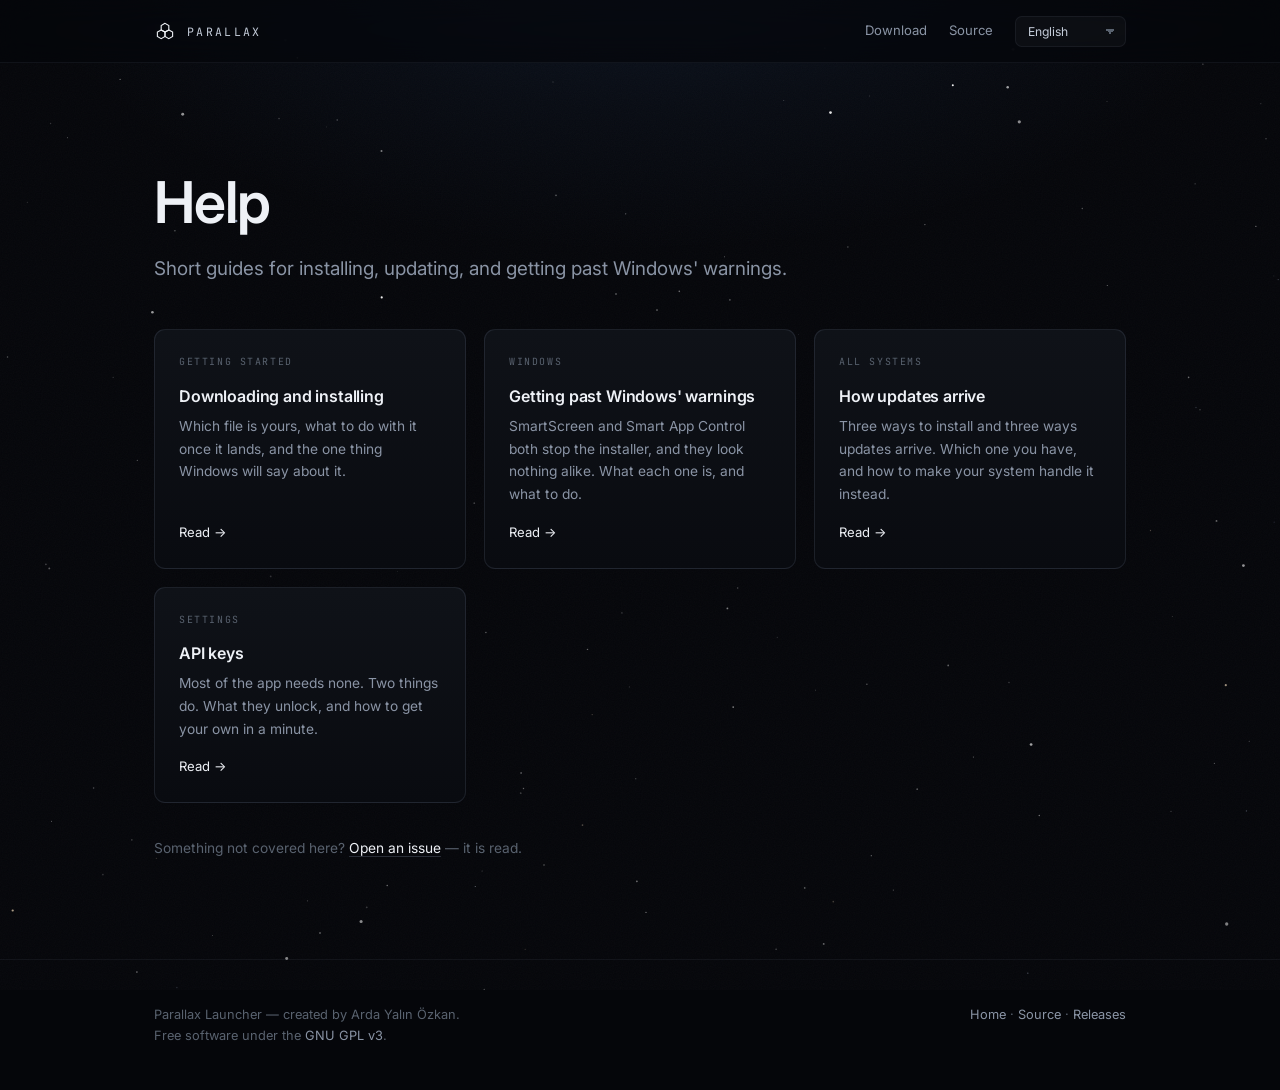
==== index.html @ d44acc1d "Give iOS the icon it was asking for Same as the main site: a 180×180 apple-touch-icon on the site's " ====
<!doctype html>
<html lang="en">

<head>
    <meta charset="utf-8">
    <meta name="viewport" content="width=device-width, initial-scale=1">
    <title>Help — Parallax Launcher</title>
    <meta name="description" content="Guides for Parallax Launcher: installing, updating, and getting past Windows' warnings.">
    <meta name="theme-color" content="#05060A">
    <link rel="icon" href="favicon.svg" type="image/svg+xml">
    <link rel="alternate icon" href="favicon.ico" sizes="any">
    <link rel="apple-touch-icon" href="apple-touch-icon.png" sizes="180x180">
    <link rel="preconnect" href="https://fonts.googleapis.com">
    <link rel="preconnect" href="https://fonts.gstatic.com" crossorigin>
    <link rel="stylesheet"
        href="https://fonts.googleapis.com/css2?family=Inter:wght@400;500;600&family=JetBrains+Mono:wght@400;500&display=swap">
    <link rel="stylesheet" href="style.css">
</head>

<body>
    <div class="sky" aria-hidden="true">
        <div class="sky__layer sky__haze"></div>
        <div class="sky__layer" id="skyFar"></div>
        <div class="sky__layer" id="skyNear"></div>
        <div class="sky__grain" id="skyGrain"></div>
    </div>

    <div class="page">
        <header class="top">
            <div class="wrap top__in">
                <a class="brand" href="https://parallaxlauncher.com/">
                    <svg viewBox="0 0 100 100" fill="none" aria-hidden="true">
                        <path d="M50.00 15.00 L32.68 25.00 L32.68 45.00 L50.00 55.00 L67.32 45.00 L67.32 25.00 Z" stroke="#EEF1F6" stroke-width="5" />
                        <path d="M32.68 45.00 L15.36 55.00 L15.36 75.00 L32.68 85.00 L50.00 75.00 L50.00 55.00 Z" stroke="#EEF1F6" stroke-width="5" />
                        <path d="M67.32 45.00 L50.00 55.00 L50.00 75.00 L67.32 85.00 L84.64 75.00 L84.64 55.00 Z" stroke="#EEF1F6" stroke-width="5" />
                    </svg>
                    <span>Parallax</span>
                </a>
                <nav class="top__links">
                    <a href="https://parallaxlauncher.com/#get" data-i18n="NAV_DOWNLOAD">Download</a>
                    <a href="https://github.com/ArdaYalinOzkan/parallax-launcher" data-i18n="NAV_SOURCE">Source</a>
                    <span class="langpick__slot" data-lang-mount></span>
                </nav>
            </div>
        </header>

        <main>
            <section class="hero wrap" style="padding-block-end: clamp(30px, 5vh, 54px);">
                <h1 class="rise rise--2" style="max-width: 15ch;" data-i18n="IDX_H1">Installing, and what to expect.</h1>
                <p class="lede rise rise--3" style="max-width: 56ch;" data-i18n="IDX_LEDE">
                    Short guides for the parts that are not obvious — mostly because an
                    operating system decided to be careful about a program it has not seen
                    before.
                </p>
            </section>

            <section class="wrap" style="padding-block-start: 0;">
                <div class="guides">
                    <a class="guide" href="install.html">
                        <span class="guide__for" data-i18n="IDX_G1_FOR">Getting started</span>
                        <h3 data-i18n="IDX_G1_H">Downloading and installing</h3>
                        <p data-i18n="IDX_G1_P">Which file is yours, what to do with it once it lands, and the one
                            thing Windows will say about it.</p>
                        <span class="guide__go" data-i18n="READ">Read →</span>
                    </a>

                    <a class="guide" href="windows.html">
                        <span class="guide__for" data-i18n="IDX_G2_FOR">Windows</span>
                        <h3 data-i18n="IDX_G2_H">Getting past Windows' warnings</h3>
                        <p data-i18n="IDX_G2_P">SmartScreen and Smart App Control both stop the installer, and they
                            look nothing alike. What each one is, and what to do.</p>
                        <span class="guide__go" data-i18n="READ">Read →</span>
                    </a>

                    <a class="guide" href="updating.html">
                        <span class="guide__for" data-i18n="IDX_G3_FOR">All systems</span>
                        <h3 data-i18n="IDX_G3_H">How updates reach you</h3>
                        <p data-i18n="IDX_G3_P">Three ways to install and three ways updates arrive. Which one you
                            have, and how to make your system handle it instead.</p>
                        <span class="guide__go" data-i18n="READ">Read →</span>
                    </a>

                    <a class="guide" href="keys.html">
                        <span class="guide__for" data-i18n="IDX_G4_FOR">Settings</span>
                        <h3 data-i18n="IDX_G4_H">API keys, and when you need one</h3>
                        <p data-i18n="IDX_G4_P">Most of the app needs none. Two things do. What they unlock, and how
                            to get your own in a minute.</p>
                        <span class="guide__go" data-i18n="READ">Read →</span>
                    </a>
                </div>

                <p style="margin-top: 34px; font-size: .86rem; color: var(--star-faint);"
                    data-i18n="IDX_ASK_html">
                    Something not covered here?
                    <a href="https://github.com/ArdaYalinOzkan/parallax-launcher/issues">Open an issue</a>
                    — it is read.
                </p>
            </section>
        </main>

        <footer class="foot">
            <div class="wrap foot__in">
                <div data-i18n="FOOT_BY_html">
                    Parallax Launcher — created by Arda Yalın Özkan.<br>
                    Free software under the
                    <a href="https://github.com/ArdaYalinOzkan/parallax-launcher/blob/main/LICENSE">GNU GPL v3</a>.
                </div>
                <div>
                    <a href="https://parallaxlauncher.com/" data-i18n="FOOT_HOME">Home</a> ·
                    <a href="https://github.com/ArdaYalinOzkan/parallax-launcher" data-i18n="FOOT_SOURCE">Source</a> ·
                    <a href="https://github.com/ArdaYalinOzkan/parallax-launcher/releases" data-i18n="FOOT_RELEASES">Releases</a>
                </div>
            </div>
        </footer>
    </div>

    <script src="i18n.js"></script>
    <script src="site.js"></script>
</body>

</html>
---- style.css ----
/* ==============================================================
   Parallax Launcher — the page
   ==============================================================
   The palette, the type and the depth all come from the app's own
   stylesheet. A landing page that invents its own look teaches the
   visitor something they then have to unlearn on first launch, so
   this one is the application's world with the walls taken down.
   ============================================================== */

:root {
    /* Ink, from the app's theme.css */
    --ink-void: #05060A;
    --ink-base: #090B10;
    --ink-raise: #0F1218;
    --ink-lift: #161A22;
    --ink-edge: #212734;

    /* Starlight, likewise. The neutrals lean cold-blue rather than
       grey — a real night sky has no grey in it. */
    --star-hi: #EEF1F6;
    --star: #C4CCD9;
    --star-dim: #8A94A5;
    --star-faint: #59626F;

    --line-faint: rgba(198, 214, 255, 0.06);
    --line: rgba(198, 214, 255, 0.10);
    --line-strong: rgba(198, 214, 255, 0.18);

    /* One accent, spent carefully. */
    --ambient: 60, 110, 180;

    --font-ui: 'Inter', -apple-system, 'Segoe UI', system-ui, sans-serif;
    --font-mono: 'JetBrains Mono', 'SF Mono', ui-monospace, monospace;

    --r-sm: 7px;
    --r-md: 11px;
    --r-lg: 16px;

    --t-fast: 0.16s cubic-bezier(0.3, 0, 0.2, 1);
    --t-main: 0.36s cubic-bezier(0.2, 0, 0.1, 1);

    --measure: 62ch;
    --gutter: clamp(20px, 5vw, 64px);
}

*, *::before, *::after { box-sizing: border-box; }

html { -webkit-text-size-adjust: 100%; scroll-behavior: smooth; }

@media (prefers-reduced-motion: reduce) {
    html { scroll-behavior: auto; }
    *, *::before, *::after {
        animation-duration: .01ms !important;
        transition-duration: .01ms !important;
    }
}

body {
    margin: 0;
    background: var(--ink-void);
    color: var(--star);
    font-family: var(--font-ui);
    font-size: 16px;
    line-height: 1.65;
    font-weight: 400;
    -webkit-font-smoothing: antialiased;
    overflow-x: hidden;
}

/* ---- the sky ------------------------------------------------
   Three layers at three depths. They move against the pointer,
   the near one further than the far one, which is what parallax
   looks like from a moving viewpoint — and the reason the program
   is called what it is.
   -------------------------------------------------------------- */
.sky {
    position: fixed;
    inset: -10%;
    z-index: 0;
    pointer-events: none;
}

.sky__layer {
    position: absolute;
    inset: 0;
    will-change: transform;
}

.sky__haze {
    background:
        radial-gradient(58% 44% at 50% 0%,
            rgba(var(--ambient), .16) 0%,
            rgba(var(--ambient), .05) 42%,
            transparent 72%);
}

.sky__grain {
    position: absolute;
    inset: 0;
    opacity: .035;
    mix-blend-mode: overlay;
}

/* ---- shell ---------------------------------------------------- */
.page { position: relative; z-index: 1; }

.wrap {
    width: 100%;
    max-width: 1100px;
    margin-inline: auto;
    padding-inline: var(--gutter);
}

section { padding-block: clamp(64px, 11vh, 128px); }

/* ---- type ----------------------------------------------------- */
h1, h2, h3 {
    color: var(--star-hi);
    font-weight: 600;
    letter-spacing: -0.02em;
    text-wrap: balance;
    margin: 0;
}

h2 {
    font-size: clamp(1.5rem, 3.4vw, 2.1rem);
    margin-bottom: 14px;
}

h3 {
    font-size: 1rem;
    letter-spacing: -0.01em;
    margin-bottom: 6px;
}

p { margin: 0 0 1em; max-width: var(--measure); }
p:last-child { margin-bottom: 0; }

a { color: var(--star-hi); text-decoration-color: var(--line-strong); text-underline-offset: 3px; }
a:hover { text-decoration-color: currentColor; }

:focus-visible {
    outline: 2px solid rgba(var(--ambient), .9);
    outline-offset: 3px;
    border-radius: 3px;
}

/* Every label, every measurement, every version number. The two
   faces never blur roles, which is what makes the mono mean
   something when it appears. */
.label {
    display: block;
    font-family: var(--font-mono);
    font-size: 0.66rem;
    font-weight: 500;
    letter-spacing: 0.22em;
    text-transform: uppercase;
    color: var(--star-faint);
    margin-bottom: 18px;
}

.lede {
    font-size: clamp(1.02rem, 1.9vw, 1.18rem);
    color: var(--star-dim);
}

/* ---- header --------------------------------------------------- */
.top {
    position: sticky;
    top: 0;
    z-index: 20;
    backdrop-filter: blur(14px) saturate(1.3);
    background: color-mix(in srgb, var(--ink-void) 72%, transparent);
    border-bottom: 1px solid var(--line-faint);
}

.top__in {
    display: flex;
    align-items: center;
    justify-content: space-between;
    gap: 20px;
    height: 62px;
}

.brand { display: flex; align-items: center; gap: 11px; text-decoration: none; }
.brand svg { width: 22px; height: 22px; flex: none; }
.brand span {
    font-family: var(--font-mono);
    font-size: 0.72rem;
    letter-spacing: 0.2em;
    text-transform: uppercase;
    color: var(--star);
}

.top__links { display: flex; align-items: center; gap: 22px; }
.top__links a {
    font-size: 0.82rem;
    color: var(--star-dim);
    text-decoration: none;
    transition: color var(--t-fast);
}
.top__links a:hover { color: var(--star-hi); }
@media (max-width: 560px) { .top__links a[data-optional] { display: none; } }

/* ---- hero ----------------------------------------------------- */
.hero { padding-block: clamp(56px, 12vh, 116px) clamp(40px, 8vh, 80px); }

.hero__mark { width: 54px; height: 54px; margin-bottom: 26px; }

.hero h1 {
    font-size: clamp(2.1rem, 6.2vw, 3.6rem);
    line-height: 1.08;
    max-width: 17ch;
    margin-bottom: 20px;
}

.hero .lede { max-width: 54ch; }

.hero__actions {
    display: flex;
    flex-wrap: wrap;
    align-items: center;
    gap: 12px;
    margin-top: 34px;
}

/* ---- buttons -------------------------------------------------- */
.btn {
    display: inline-flex;
    align-items: center;
    gap: 10px;
    padding: 13px 22px;
    border-radius: var(--r-md);
    border: 1px solid transparent;
    font: 500 0.88rem/1 var(--font-ui);
    text-decoration: none;
    cursor: pointer;
    transition: transform var(--t-fast), background var(--t-fast), border-color var(--t-fast);
}

.btn--primary {
    background: var(--star-hi);
    color: var(--ink-void);
}
.btn--primary:hover { transform: translateY(-2px); background: #fff; }

.btn--ghost {
    background: transparent;
    border-color: var(--line-strong);
    color: var(--star);
}
.btn--ghost:hover { transform: translateY(-2px); border-color: var(--star-dim); color: var(--star-hi); }

.btn__meta {
    font-family: var(--font-mono);
    font-size: 0.72rem;
    opacity: .62;
    font-variant-numeric: tabular-nums;
}

.hero__note {
    margin-top: 16px;
    font-size: 0.78rem;
    color: var(--star-faint);
}

/* ---- the shot ------------------------------------------------- */
.shot {
    position: relative;
    margin-top: clamp(40px, 7vh, 76px);
    border-radius: var(--r-lg);
    border: 1px solid var(--line);
    background: var(--ink-base);
    overflow: hidden;
    box-shadow: 0 40px 100px -30px rgba(0, 0, 0, .9);
}

.shot img { display: block; width: 100%; height: auto; }

.shot__bar {
    display: flex;
    align-items: center;
    gap: 7px;
    padding: 11px 14px;
    border-bottom: 1px solid var(--line-faint);
    background: var(--ink-lift);
}
.shot__dot { width: 9px; height: 9px; border-radius: 50%; background: var(--ink-edge); }

/* A slot waiting for a screenshot. It is drawn rather than left
   broken, so the page reads as finished either way and the shape of
   what belongs there is already correct. */
.shot--empty {
    display: grid;
    place-items: center;
    aspect-ratio: 16 / 10;
    background:
        repeating-linear-gradient(135deg,
            transparent 0 11px,
            rgba(198, 214, 255, .022) 11px 22px),
        var(--ink-base);
    color: var(--star-faint);
    text-align: center;
    padding: 24px;
}

.shot--empty span {
    font-family: var(--font-mono);
    font-size: 0.7rem;
    letter-spacing: .1em;
    max-width: 30ch;
    line-height: 1.7;
}

.pair {
    display: grid;
    grid-template-columns: repeat(auto-fit, minmax(min(320px, 100%), 1fr));
    gap: 18px;
    margin-top: 32px;
}

.pair .shot { margin-top: 0; }

/* ---- feature grid --------------------------------------------- */
.grid {
    display: grid;
    grid-template-columns: repeat(auto-fit, minmax(min(268px, 100%), 1fr));
    gap: 1px;
    background: var(--line-faint);
    border: 1px solid var(--line-faint);
    border-radius: var(--r-md);
    overflow: hidden;
}

.cell {
    background: var(--ink-base);
    padding: 26px 24px;
}

.cell p {
    margin: 0;
    font-size: 0.88rem;
    color: var(--star-dim);
}

.cell__num {
    font-family: var(--font-mono);
    font-size: 0.66rem;
    letter-spacing: .14em;
    color: var(--star-faint);
    display: block;
    margin-bottom: 12px;
}

/* ---- two-up table --------------------------------------------- */
.files {
    display: grid;
    grid-template-columns: repeat(auto-fit, minmax(min(300px, 100%), 1fr));
    gap: 18px;
    margin-top: 30px;
}

/* The three cards hold different amounts of text, and with the button
   simply following the paragraph each one landed at a different height
   — three buttons on three lines, in a row meant to be scanned across.
   A column with the button pushed to the bottom lines them up whatever
   is written above. */
.file {
    display: flex;
    flex-direction: column;
    border: 1px solid var(--line);
    border-radius: var(--r-md);
    padding: 24px;
    background: linear-gradient(180deg, var(--ink-raise), var(--ink-base));
}

.file__name {
    font-family: var(--font-mono);
    font-size: 0.92rem;
    color: var(--star-hi);
    margin-bottom: 4px;
}

.file__for {
    font-family: var(--font-mono);
    font-size: 0.66rem;
    letter-spacing: .16em;
    text-transform: uppercase;
    color: var(--star-faint);
    margin-bottom: 16px;
}

.file p { font-size: 0.86rem; color: var(--star-dim); }

.file .btn {
    margin-top: auto;
    padding-top: 13px;
    width: 100%;
    justify-content: center;
}

/* The gap above the button, held here so `margin-top: auto` above is
   free to do the aligning. */
.file p { margin-bottom: 18px; }

/* A chip for the one thing that actually distinguishes the two. */
.chip {
    display: inline-block;
    margin-left: 8px;
    padding: 2px 7px;
    border: 1px solid rgba(var(--ambient), .5);
    border-radius: 3px;
    font-family: var(--font-mono);
    font-size: 0.56rem;
    letter-spacing: .12em;
    text-transform: uppercase;
    color: rgba(var(--ambient), 1);
    vertical-align: 2px;
}

/* ---- the repository block -------------------------------------
   Commands somebody is going to paste into a root shell. They are
   shown in full rather than wrapped in a one-line installer: adding
   a signing key and a package source is exactly the kind of thing a
   person should be able to read first.
   ---------------------------------------------------------------- */
.repo {
    margin-top: 30px;
    padding: 24px;
    border: 1px solid var(--line);
    border-radius: var(--r-md);
    background: var(--ink-base);
}

.repo__head {
    display: flex;
    align-items: center;
    justify-content: space-between;
    gap: 16px;
    margin-bottom: 10px;
}

.copy {
    flex: none;
    padding: 6px 13px;
    border-radius: var(--r-sm);
    border: 1px solid var(--line-strong);
    background: transparent;
    color: var(--star-dim);
    font: 500 0.74rem/1 var(--font-ui);
    cursor: pointer;
    transition: color var(--t-fast), border-color var(--t-fast);
}

.copy:hover { color: var(--star-hi); border-color: var(--star-dim); }
.copy.is-done { color: var(--star-hi); border-color: rgba(var(--ambient), .8); }

.repo pre {
    margin: 0;
    padding: 18px;
    border-radius: var(--r-sm);
    background: var(--ink-void);
    border: 1px solid var(--line-faint);
    overflow-x: auto;
    font-family: var(--font-mono);
    font-size: 0.76rem;
    line-height: 1.85;
    color: var(--star);
    tab-size: 2;
}

.repo code { font-family: inherit; }

/* ---- languages ------------------------------------------------ */
.langs {
    display: flex;
    flex-wrap: wrap;
    gap: 10px;
    margin-top: 4px;
}

.lang {
    padding: 7px 13px;
    border: 1px solid var(--line-faint);
    border-radius: 100px;
    background: var(--ink-base);
    font-size: 0.82rem;
    color: var(--star-dim);
}

/* ---- footer --------------------------------------------------- */
.foot {
    border-top: 1px solid var(--line-faint);
    padding-block: 44px;
    font-size: 0.8rem;
    color: var(--star-faint);
}

.foot__in {
    display: flex;
    flex-wrap: wrap;
    gap: 18px 32px;
    justify-content: space-between;
    align-items: baseline;
}

.foot a { color: var(--star-dim); text-decoration: none; }
.foot a:hover { color: var(--star-hi); text-decoration: underline; }

/* ---- entrance -------------------------------------------------
   One short sequence on load, and nothing after it. Movement that
   keeps happening while you read is movement you end up fighting.
   ---------------------------------------------------------------- */
@keyframes rise {
    from { opacity: 0; transform: translateY(14px); }
    to   { opacity: 1; transform: none; }
}

.rise { animation: rise .7s cubic-bezier(.2, 0, .1, 1) both; }
.rise--1 { animation-delay: .05s; }
.rise--2 { animation-delay: .13s; }
.rise--3 { animation-delay: .21s; }
.rise--4 { animation-delay: .29s; }


/* --- Windows help page -----------------------------------------
   Steps that pair an instruction with the picture of the thing
   being described. Text left, screenshot right, so the eye can
   check the screen against the sentence without scrolling between
   them; stacked below the breakpoint where that stops fitting.
   ---------------------------------------------------------------- */
.steps {
    list-style: none;
    margin: 32px 0 0;
    padding: 0;
    display: grid;
    gap: 26px;
}

.step {
    display: grid;
    grid-template-columns: minmax(240px, 0.85fr) 1.15fr;
    gap: 28px;
    align-items: start;
    padding-top: 26px;
    border-top: 1px solid var(--line-faint);
}

.step:first-child { border-top: 0; padding-top: 0; }

@media (max-width: 720px) {
    .step { grid-template-columns: 1fr; gap: 18px; }
}

.step__body p {
    font-size: 0.88rem;
    color: var(--star-dim);
    margin-bottom: 0;
}

.step__body em {
    font-style: normal;
    color: var(--star-hi);
    font-weight: 500;
}

/* The number is a position in a sequence, which these genuinely are
   — do this, then this. It earns the marker. */
.step__n {
    display: inline-block;
    font-family: var(--font-mono);
    font-size: 0.66rem;
    letter-spacing: .14em;
    color: var(--star-faint);
    margin-bottom: 10px;
}

.step .shot { margin-top: 0; }

/* Two asides with different weights: one explains, one is a caution
   somebody needs to have read before acting. The second earns its
   colour; the first would be shouting. */
.note,
.warn {
    padding: 22px 24px;
    border-radius: var(--r-md);
    border: 1px solid var(--line);
    background: var(--ink-base);
}

.warn {
    border-color: rgba(224, 162, 71, .38);
    background: linear-gradient(180deg, rgba(224, 162, 71, .05), transparent 60%), var(--ink-base);
}

.warn h3 { color: #E0A247; }
.warn p { color: var(--star); }

/* A button waiting on a download it cannot see. Dimmed rather than
   coloured — nothing has gone wrong, it is only that the browser has
   not said anything yet. */
.btn--retry {
    opacity: .82;
}


/* --- The Windows heads-up --------------------------------------
   Sits directly under the download buttons. Amber rather than red:
   this is the next thing that will happen, not something that has
   gone wrong — and the whole block is the link, so there is no
   small target to find.
   ---------------------------------------------------------------- */
.heads-up {
    display: flex;
    gap: 18px;
    align-items: flex-start;
    margin-top: 22px;
    padding: 22px 24px;
    border: 1px solid rgba(224, 162, 71, .34);
    border-radius: var(--r-md);
    background: linear-gradient(180deg, rgba(224, 162, 71, .055), transparent 62%), var(--ink-base);
    text-decoration: none;
    transition: border-color var(--t-fast), transform var(--t-fast);
}

.heads-up:hover {
    border-color: rgba(224, 162, 71, .6);
    transform: translateY(-2px);
}

.heads-up__icon {
    flex: none;
    width: 30px;
    height: 30px;
    color: #E0A247;
    margin-top: 1px;
}

.heads-up__icon svg { width: 100%; height: 100%; }

/* The heading carries the point by itself — somebody who reads only
   this line has still been told the useful thing. */
.heads-up h3 {
    color: var(--star-hi);
    font-size: 1rem;
    margin-bottom: 8px;
}

.heads-up p {
    font-size: 0.86rem;
    color: var(--star-dim);
    margin-bottom: 12px;
    max-width: 68ch;
}

.heads-up__go {
    font-size: 0.82rem;
    color: #E0A247;
}

@media (max-width: 560px) {
    .heads-up { flex-direction: column; gap: 12px; }
}


/* --- Guide index -----------------------------------------------
   Cards that are entirely a link, so the whole area is the target
   rather than four words of it.
   ---------------------------------------------------------------- */
.guides {
    display: grid;
    grid-template-columns: repeat(auto-fit, minmax(min(290px, 100%), 1fr));
    gap: 18px;
}

.guide {
    display: flex;
    flex-direction: column;
    padding: 24px;
    border: 1px solid var(--line);
    border-radius: var(--r-md);
    background: linear-gradient(180deg, var(--ink-raise), var(--ink-base));
    text-decoration: none;
    transition: transform var(--t-fast), border-color var(--t-fast);
}

.guide:hover {
    transform: translateY(-2px);
    border-color: var(--star-faint);
}

.guide__for {
    display: block;
    font-family: var(--font-mono);
    font-size: 0.62rem;
    letter-spacing: .16em;
    text-transform: uppercase;
    color: var(--star-faint);
    margin-bottom: 12px;
}

.guide p {
    font-size: 0.86rem;
    color: var(--star-dim);
    margin-bottom: 16px;
}

.guide__go {
    margin-top: auto;
    font-size: 0.82rem;
    color: var(--star-hi);
}

/* Only one platform's steps are shown at a time. */
.platform-steps.hidden { display: none; }

.platform-steps pre {
    margin: 0;
    padding: 12px 14px;
    border-radius: var(--r-sm);
    background: var(--ink-void);
    border: 1px solid var(--line-faint);
    overflow-x: auto;
    font-family: var(--font-mono);
    font-size: 0.76rem;
    color: var(--star);
}

/* Scrollbars.

   The default one is drawn by the browser in its own colours — a light
   grey trough with arrow buttons, which on a page this dark reads as a
   piece of somebody else's interface that fell in. Firefox takes the two
   properties; everything else takes the pseudo-elements. */
* {
    scrollbar-width: thin;
    scrollbar-color: var(--ink-edge) transparent;
}

::-webkit-scrollbar {
    width: 10px;
    height: 10px;
}

::-webkit-scrollbar-track {
    background: transparent;
}

::-webkit-scrollbar-thumb {
    background: var(--ink-edge);
    border-radius: 99px;
    /* Inset from the edge, so the bar reads as a thin rule rather than a
       block filling its channel. */
    border: 2px solid transparent;
    background-clip: content-box;
}

::-webkit-scrollbar-thumb:hover {
    background: var(--star-faint);
    background-clip: content-box;
}

::-webkit-scrollbar-corner {
    background: transparent;
}

/* The language picker.

   A real <select>, not a menu built out of divs: the browser already
   knows how to open one on a phone, how to reach it from the keyboard,
   and how to read it out. Only its skin is ours — and it is the app's
   skin, down to the two-gradient chevron, so the page and the program
   it describes do not look like they came from different places. */
.langpick__slot { display: inline-flex; }

.langpick {
    appearance: none;
    -webkit-appearance: none;
    background-color: rgba(255, 255, 255, .03);
    border: 1px solid var(--line-faint);
    border-radius: var(--r-sm);
    color: var(--star);
    font-family: var(--font-ui);
    font-size: 0.76rem;
    font-weight: 400;
    letter-spacing: 0;
    padding: 7px 30px 7px 12px;
    text-transform: none;
    cursor: pointer;
    outline: none;

    /* Two gradients folded into an arrowhead — the same one the app
       draws, rather than an image that would have to match it. */
    background-image: linear-gradient(45deg, transparent 50%, var(--star-faint) 50%),
        linear-gradient(135deg, var(--star-faint) 50%, transparent 50%);
    background-position: calc(100% - 15px) center, calc(100% - 10px) center;
    background-size: 5px 5px, 5px 5px;
    background-repeat: no-repeat;
    transition: border-color var(--t-main), background-color var(--t-main), color var(--t-main);
}

.langpick:hover,
.langpick:focus-visible {
    border-color: var(--line-strong);
    color: var(--star-hi);
    background-color: rgba(255, 255, 255, .055);
}

/* The dropdown itself is drawn by the system, which does not inherit the
   page's colours — so the options are given them explicitly. */
.langpick option {
    background: var(--ink-lift);
    color: var(--star);
}

@media (max-width: 640px) {
    .langpick {
        font-size: 0.72rem;
        padding: 6px 26px 6px 9px;
        background-position: calc(100% - 13px) center, calc(100% - 9px) center;
    }
}
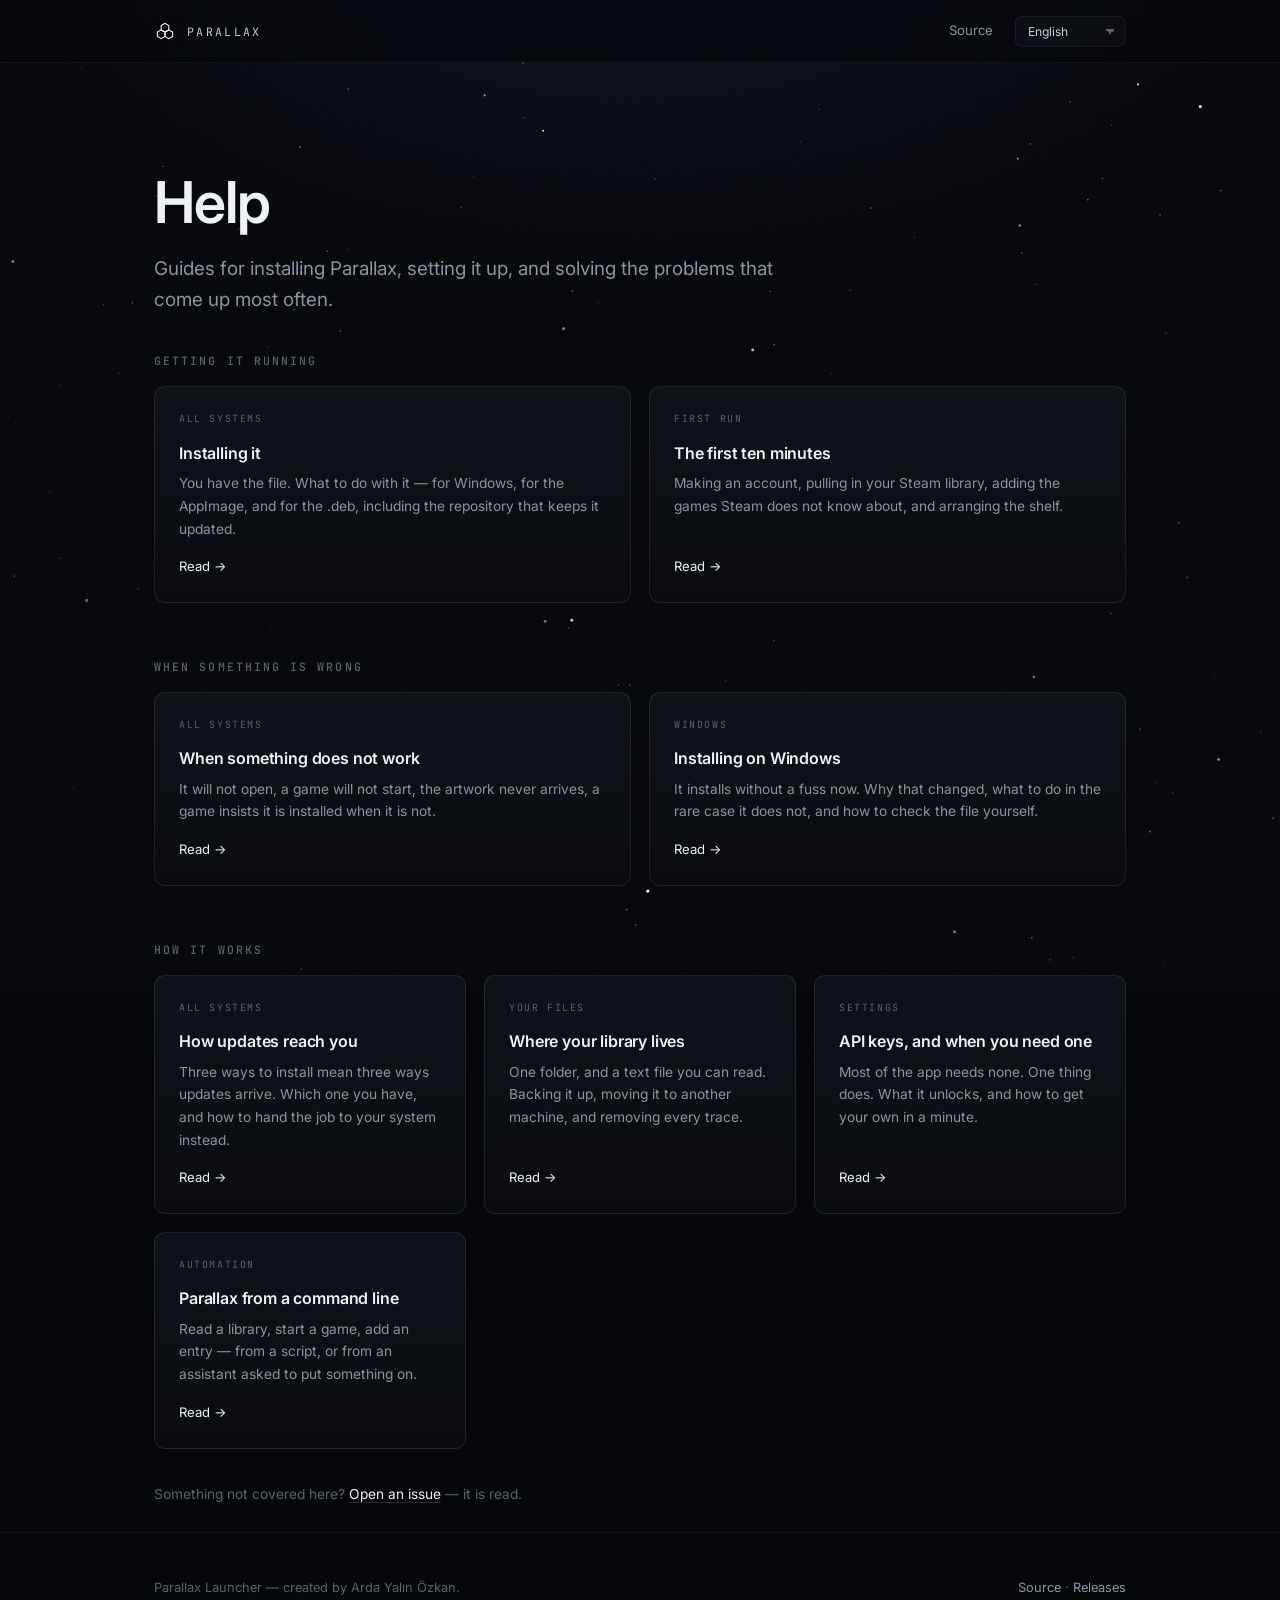
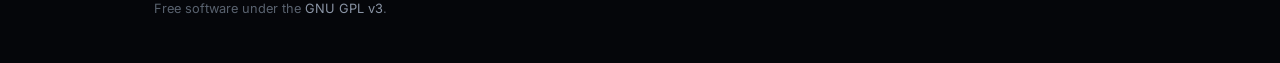
==== commit 72e8b8d2: "Rebuild the guides around the questions people ask Eight guides in three groups, and a way in that d" ====
--- a/index.html
+++ b/index.html
@@ -5,7 +5,7 @@
     <meta charset="utf-8">
     <meta name="viewport" content="width=device-width, initial-scale=1">
     <title>Help — Parallax Launcher</title>
-    <meta name="description" content="Guides for Parallax Launcher: installing, updating, and getting past Windows' warnings.">
+    <meta name="description" content="Guides for Parallax Launcher: installing it, the first run, what to do when something goes wrong, and where your library lives.">
     <meta name="theme-color" content="#05060A">
     <link rel="icon" href="favicon.svg" type="image/svg+xml">
     <link rel="alternate icon" href="favicon.ico" sizes="any">
@@ -28,7 +28,7 @@
     <div class="page">
         <header class="top">
             <div class="wrap top__in">
-                <a class="brand" href="https://parallaxlauncher.com/">
+                <a class="brand" href="index.html">
                     <svg viewBox="0 0 100 100" fill="none" aria-hidden="true">
                         <path d="M50.00 15.00 L32.68 25.00 L32.68 45.00 L50.00 55.00 L67.32 45.00 L67.32 25.00 Z" stroke="#EEF1F6" stroke-width="5" />
                         <path d="M32.68 45.00 L15.36 55.00 L15.36 75.00 L32.68 85.00 L50.00 75.00 L50.00 55.00 Z" stroke="#EEF1F6" stroke-width="5" />
@@ -37,7 +37,6 @@
                     <span>Parallax</span>
                 </a>
                 <nav class="top__links">
-                    <a href="https://parallaxlauncher.com/#get" data-i18n="NAV_DOWNLOAD">Download</a>
                     <a href="https://github.com/ArdaYalinOzkan/parallax-launcher" data-i18n="NAV_SOURCE">Source</a>
                     <span class="langpick__slot" data-lang-mount></span>
                 </nav>
@@ -45,52 +44,93 @@
         </header>
 
         <main>
-            <section class="hero wrap" style="padding-block-end: clamp(30px, 5vh, 54px);">
-                <h1 class="rise rise--2" style="max-width: 15ch;" data-i18n="IDX_H1">Installing, and what to expect.</h1>
+            <section class="hero wrap" style="padding-block-end: clamp(26px, 4vh, 44px);">
+                <h1 class="rise rise--2" style="max-width: 14ch;" data-i18n="IDX_H1">Help</h1>
                 <p class="lede rise rise--3" style="max-width: 56ch;" data-i18n="IDX_LEDE">
-                    Short guides for the parts that are not obvious — mostly because an
-                    operating system decided to be careful about a program it has not seen
-                    before.
+                    Guides for installing Parallax, setting it up, and solving the problems
+                    that come up most often.
                 </p>
             </section>
 
-            <section class="wrap" style="padding-block-start: 0;">
+            <section class="wrap group" style="padding-block-start: 0;">
+                <h2 class="group__h" data-i18n="IDX_S1">Getting it running</h2>
                 <div class="guides">
-                    <a class="guide" href="install.html">
-                        <span class="guide__for" data-i18n="IDX_G1_FOR">Getting started</span>
-                        <h3 data-i18n="IDX_G1_H">Downloading and installing</h3>
-                        <p data-i18n="IDX_G1_P">Which file is yours, what to do with it once it lands, and the one
-                            thing Windows will say about it.</p>
+                    <a class="guide" href="setup.html">
+                        <span class="guide__for" data-i18n="IDX_G_SETUP_FOR">All systems</span>
+                        <h3 data-i18n="IDX_G_SETUP_H">Installing it</h3>
+                        <p data-i18n="IDX_G_SETUP_P">You have the file. What to do with it — for Windows, for the
+                            AppImage, and for the .deb, including the repository that keeps it updated.</p>
+                        <span class="guide__go" data-i18n="READ">Read →</span>
+                    </a>
+
+                    <a class="guide" href="first-run.html">
+                        <span class="guide__for" data-i18n="IDX_G_FIRST_FOR">First run</span>
+                        <h3 data-i18n="IDX_G_FIRST_H">The first ten minutes</h3>
+                        <p data-i18n="IDX_G_FIRST_P">Making an account, pulling in your Steam library, adding the games
+                            Steam does not know about, and arranging the shelf.</p>
+                        <span class="guide__go" data-i18n="READ">Read →</span>
+                    </a>
+                </div>
+            </section>
+
+            <section class="wrap group">
+                <h2 class="group__h" data-i18n="IDX_S2">When something is wrong</h2>
+                <div class="guides">
+                    <a class="guide" href="trouble.html">
+                        <span class="guide__for" data-i18n="IDX_G_TROUBLE_FOR">All systems</span>
+                        <h3 data-i18n="IDX_G_TROUBLE_H">When something does not work</h3>
+                        <p data-i18n="IDX_G_TROUBLE_P">It will not open, a game will not start, the artwork never
+                            arrives, a game insists it is installed when it is not.</p>
                         <span class="guide__go" data-i18n="READ">Read →</span>
                     </a>
 
                     <a class="guide" href="windows.html">
-                        <span class="guide__for" data-i18n="IDX_G2_FOR">Windows</span>
-                        <h3 data-i18n="IDX_G2_H">Getting past Windows' warnings</h3>
-                        <p data-i18n="IDX_G2_P">SmartScreen and Smart App Control both stop the installer, and they
-                            look nothing alike. What each one is, and what to do.</p>
+                        <span class="guide__for" data-i18n="IDX_G_WIN_FOR">Windows</span>
+                        <h3 data-i18n="IDX_G_WIN_H">Installing on Windows</h3>
+                        <p data-i18n="IDX_G_WIN_P">It installs without a fuss now. Why that changed, what to do in
+                            the rare case it does not, and how to check the file yourself.</p>
+                        <span class="guide__go" data-i18n="READ">Read →</span>
+                    </a>
+                </div>
+            </section>
+
+            <section class="wrap group">
+                <h2 class="group__h" data-i18n="IDX_S3">How it works</h2>
+                <div class="guides">
+                    <a class="guide" href="updating.html">
+                        <span class="guide__for" data-i18n="IDX_G_UPD_FOR">All systems</span>
+                        <h3 data-i18n="IDX_G_UPD_H">How updates reach you</h3>
+                        <p data-i18n="IDX_G_UPD_P">Three ways to install mean three ways updates arrive. Which one you
+                            have, and how to hand the job to your system instead.</p>
                         <span class="guide__go" data-i18n="READ">Read →</span>
                     </a>
 
-                    <a class="guide" href="updating.html">
-                        <span class="guide__for" data-i18n="IDX_G3_FOR">All systems</span>
-                        <h3 data-i18n="IDX_G3_H">How updates reach you</h3>
-                        <p data-i18n="IDX_G3_P">Three ways to install and three ways updates arrive. Which one you
-                            have, and how to make your system handle it instead.</p>
+                    <a class="guide" href="data.html">
+                        <span class="guide__for" data-i18n="IDX_G_DATA_FOR">Your files</span>
+                        <h3 data-i18n="IDX_G_DATA_H">Where your library lives</h3>
+                        <p data-i18n="IDX_G_DATA_P">One folder, and a text file you can read. Backing it up, moving it
+                            to another machine, and removing every trace.</p>
                         <span class="guide__go" data-i18n="READ">Read →</span>
                     </a>
 
                     <a class="guide" href="keys.html">
-                        <span class="guide__for" data-i18n="IDX_G4_FOR">Settings</span>
-                        <h3 data-i18n="IDX_G4_H">API keys, and when you need one</h3>
-                        <p data-i18n="IDX_G4_P">Most of the app needs none. Two things do. What they unlock, and how
-                            to get your own in a minute.</p>
+                        <span class="guide__for" data-i18n="IDX_G_KEYS_FOR">Settings</span>
+                        <h3 data-i18n="IDX_G_KEYS_H">API keys, and when you need one</h3>
+                        <p data-i18n="IDX_G_KEYS_P">Most of the app needs none. One thing does. What it unlocks, and
+                            how to get your own in a minute.</p>
+                        <span class="guide__go" data-i18n="READ">Read →</span>
+                    </a>
+
+                    <a class="guide" href="agents.html">
+                        <span class="guide__for" data-i18n="IDX_G_CLI_FOR">Automation</span>
+                        <h3 data-i18n="IDX_G_CLI_H">Parallax from a command line</h3>
+                        <p data-i18n="IDX_G_CLI_P">Read a library, start a game, add an entry — from a script, or from
+                            an assistant asked to put something on.</p>
                         <span class="guide__go" data-i18n="READ">Read →</span>
                     </a>
                 </div>
 
-                <p style="margin-top: 34px; font-size: .86rem; color: var(--star-faint);"
-                    data-i18n="IDX_ASK_html">
+                <p style="margin-top: 34px; font-size: .86rem; color: var(--star-faint);" data-i18n="IDX_ASK_html">
                     Something not covered here?
                     <a href="https://github.com/ArdaYalinOzkan/parallax-launcher/issues">Open an issue</a>
                     — it is read.
@@ -106,7 +146,6 @@
                     <a href="https://github.com/ArdaYalinOzkan/parallax-launcher/blob/main/LICENSE">GNU GPL v3</a>.
                 </div>
                 <div>
-                    <a href="https://parallaxlauncher.com/" data-i18n="FOOT_HOME">Home</a> ·
                     <a href="https://github.com/ArdaYalinOzkan/parallax-launcher" data-i18n="FOOT_SOURCE">Source</a> ·
                     <a href="https://github.com/ArdaYalinOzkan/parallax-launcher/releases" data-i18n="FOOT_RELEASES">Releases</a>
                 </div>
@@ -116,6 +155,7 @@
 
     <script src="i18n.js"></script>
     <script src="site.js"></script>
+    <script src="help.js"></script>
 </body>
 
 </html>
--- a/style.css
+++ b/style.css
@@ -820,3 +820,185 @@
         background-position: calc(100% - 13px) center, calc(100% - 9px) center;
     }
 }
+
+/* ==============================================================
+   Drawers
+   ==============================================================
+   Three ways to install and only one of them is the reader's. Open
+   drawers rather than three sections in a row: the two that do not
+   apply cost nothing to skip, and closed <details> costs nothing to
+   render either.
+
+   `name` makes the browser keep one open at a time on its own.
+   Browsers that do not know the attribute yet fall back to the
+   script in help.js, which does the same thing by hand.
+   ============================================================== */
+
+.drawers {
+    margin-top: 30px;
+    border-top: 1px solid var(--line);
+}
+
+.drawer {
+    border-bottom: 1px solid var(--line);
+}
+
+.drawer summary {
+    display: flex;
+    align-items: baseline;
+    gap: 14px;
+    padding: 20px 2px;
+    cursor: pointer;
+    list-style: none;
+    transition: color .18s ease;
+}
+
+.drawer summary::-webkit-details-marker { display: none; }
+
+/* The caret, which turns when the drawer opens. */
+.drawer summary::before {
+    content: "";
+    width: 7px;
+    height: 7px;
+    border-right: 1.5px solid var(--star-faint);
+    border-bottom: 1.5px solid var(--star-faint);
+    transform: rotate(-45deg) translateY(-2px);
+    transition: transform .2s ease, border-color .2s ease;
+    flex: none;
+    align-self: center;
+}
+
+.drawer[open] summary::before { transform: rotate(45deg); }
+
+.drawer summary:hover::before,
+.drawer[open] summary::before { border-color: var(--star); }
+
+.drawer__title {
+    font-size: 1.06rem;
+    font-weight: 600;
+    color: var(--star);
+    transition: color .18s ease;
+}
+
+.drawer summary:hover .drawer__title,
+.drawer[open] .drawer__title { color: var(--star-hi); }
+
+.drawer__hint {
+    font-family: var(--font-mono);
+    font-size: 0.74rem;
+    color: var(--star-faint);
+    margin-left: auto;
+    text-align: right;
+}
+
+.drawer__body {
+    padding: 0 0 26px 21px;
+    max-width: 62ch;
+}
+
+.drawer__body > p:first-child { margin-top: 0; }
+.drawer__body p:last-child { margin-bottom: 0; }
+.drawer__body .steps { margin-top: 4px; }
+
+@media (max-width: 560px) {
+    .drawer__hint { display: none; }
+    .drawer__body { padding-left: 0; }
+}
+
+/* ==============================================================
+   Code with a copy button in its corner
+   ============================================================== */
+
+.snippet {
+    position: relative;
+    margin-top: 12px;
+}
+
+.snippet pre {
+    margin: 0;
+    /* Room on the right so the first line does not start underneath
+       the button. Once scrolled the code passes behind it, which is
+       fine — the button is opaque. */
+    padding: 14px 82px 14px 16px;
+    border-radius: var(--r-sm);
+    background: var(--ink-void);
+    border: 1px solid var(--line-faint);
+    overflow-x: auto;
+}
+
+.snippet pre code {
+    font-family: var(--font-mono);
+    font-size: 0.76rem;
+    line-height: 1.85;
+    white-space: pre;
+}
+
+.snippet__copy {
+    position: absolute;
+    top: 8px;
+    right: 8px;
+    padding: 4px 10px;
+    border: 1px solid var(--line);
+    border-radius: var(--r-sm);
+    background: var(--ink-base);
+    color: var(--star-faint);
+    font-family: var(--font-mono);
+    font-size: 0.62rem;
+    letter-spacing: .12em;
+    text-transform: uppercase;
+    cursor: pointer;
+    transition: color .18s ease, border-color .18s ease;
+    opacity: 1;
+}
+
+.snippet:hover .snippet__copy { color: var(--star-dim); }
+
+.snippet__copy:hover,
+.snippet__copy:focus-visible,
+.snippet__copy[data-done="1"] {
+    color: var(--star-hi);
+    border-color: var(--star-faint);
+}
+
+/* Groups on the guide index. Eight cards in one run is a list to get
+   through; three headed groups is a place to look something up. */
+.group {
+    padding-block: clamp(18px, 3vh, 30px);
+}
+
+.group__h {
+    font-size: 0.72rem;
+    font-family: var(--font-mono);
+    font-weight: 500;
+    letter-spacing: .18em;
+    text-transform: uppercase;
+    color: var(--star-faint);
+    margin: 0 0 16px;
+}
+
+/* A list that reads as prose rather than as a form. */
+.plain {
+    margin: 16px 0 0;
+    padding: 0;
+    list-style: none;
+}
+
+.plain li {
+    position: relative;
+    padding-left: 18px;
+    margin-bottom: 11px;
+    color: var(--star-dim);
+    line-height: 1.75;
+}
+
+.plain li::before {
+    content: "";
+    position: absolute;
+    left: 2px;
+    top: 0.72em;
+    width: 5px;
+    height: 1px;
+    background: var(--star-faint);
+}
+
+.plain li:last-child { margin-bottom: 0; }
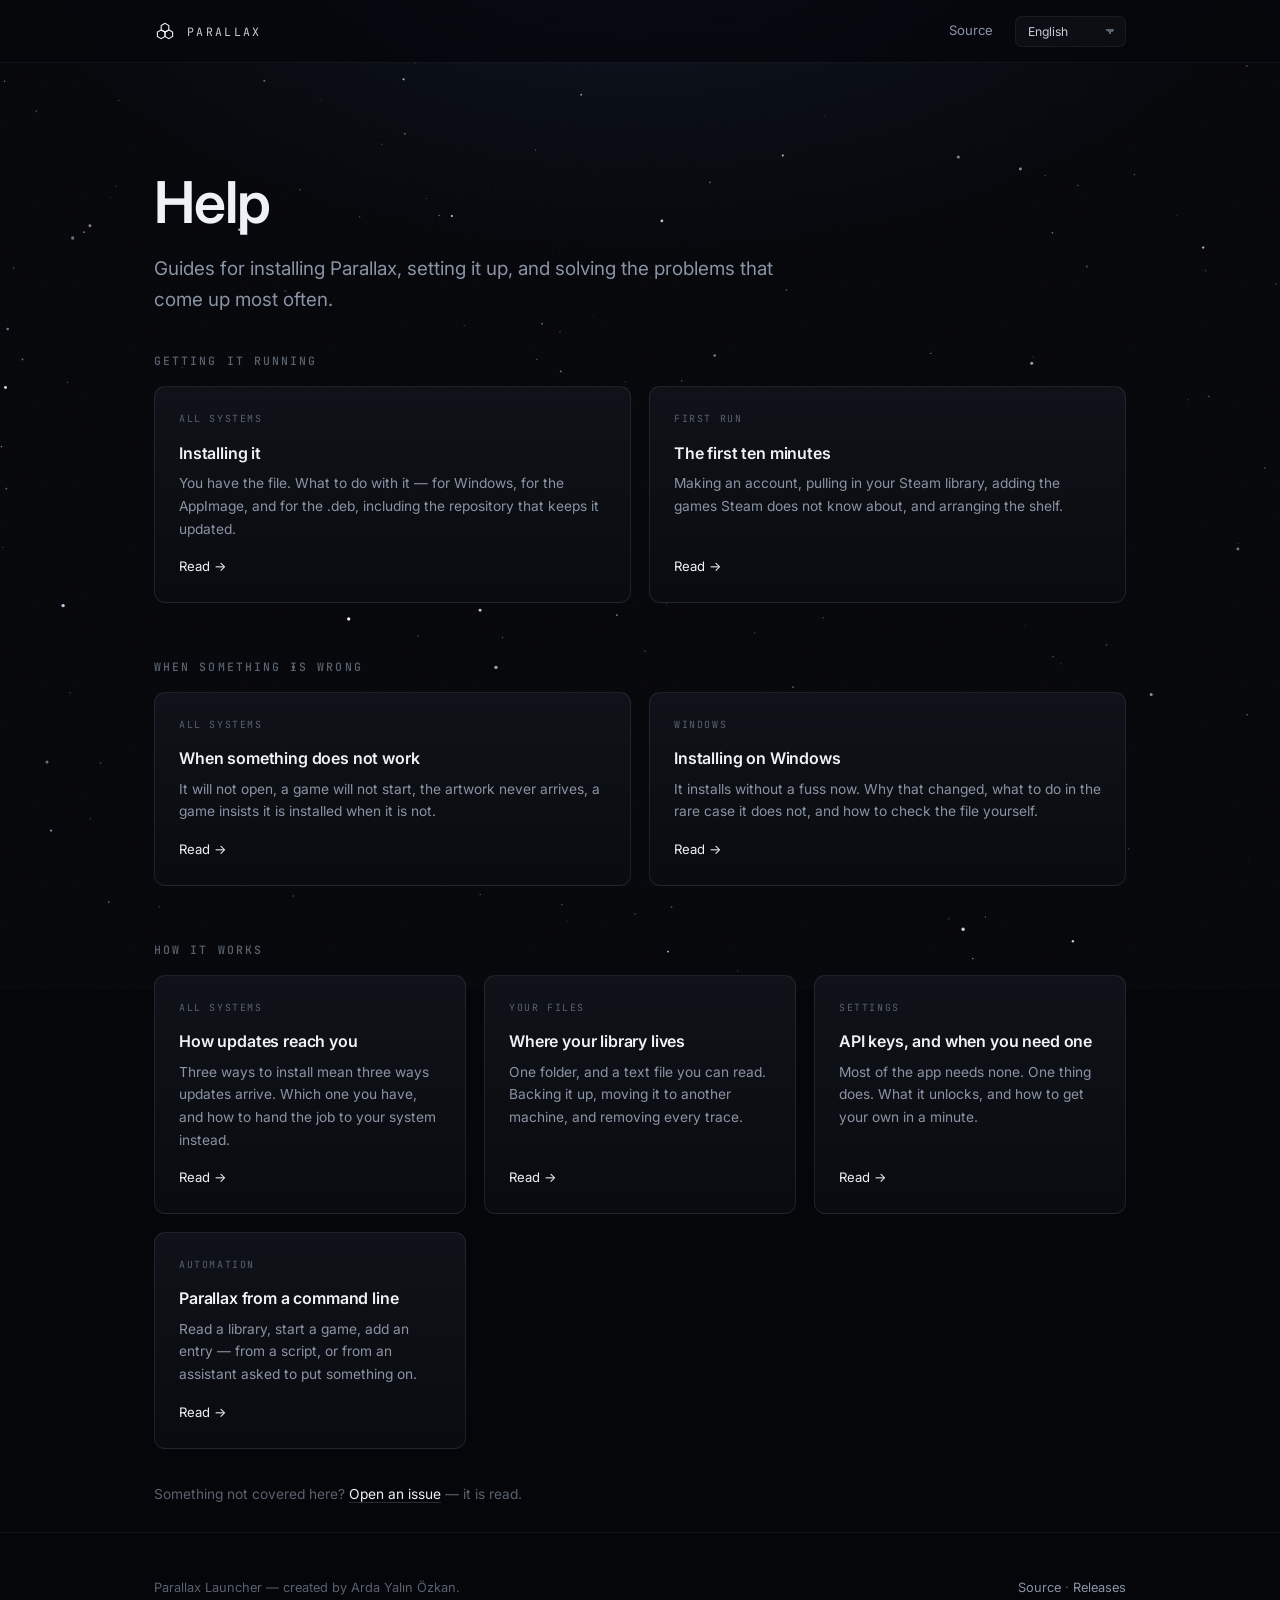
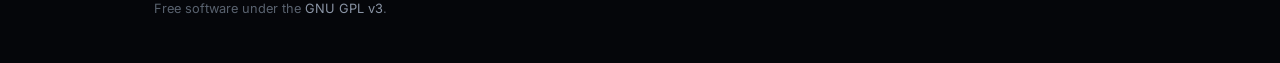
==== commit d9b10096: "Rename the install guide out of a blocked path The firewall rule that blocks scanner paths on this z" ====
--- a/index.html
+++ b/index.html
@@ -28,7 +28,7 @@
     <div class="page">
         <header class="top">
             <div class="wrap top__in">
-                <a class="brand" href="index.html">
+                <a class="brand" href="https://parallaxlauncher.com/">
                     <svg viewBox="0 0 100 100" fill="none" aria-hidden="true">
                         <path d="M50.00 15.00 L32.68 25.00 L32.68 45.00 L50.00 55.00 L67.32 45.00 L67.32 25.00 Z" stroke="#EEF1F6" stroke-width="5" />
                         <path d="M32.68 45.00 L15.36 55.00 L15.36 75.00 L32.68 85.00 L50.00 75.00 L50.00 55.00 Z" stroke="#EEF1F6" stroke-width="5" />
@@ -55,7 +55,7 @@
             <section class="wrap group" style="padding-block-start: 0;">
                 <h2 class="group__h" data-i18n="IDX_S1">Getting it running</h2>
                 <div class="guides">
-                    <a class="guide" href="setup.html">
+                    <a class="guide" href="installing.html">
                         <span class="guide__for" data-i18n="IDX_G_SETUP_FOR">All systems</span>
                         <h3 data-i18n="IDX_G_SETUP_H">Installing it</h3>
                         <p data-i18n="IDX_G_SETUP_P">You have the file. What to do with it — for Windows, for the
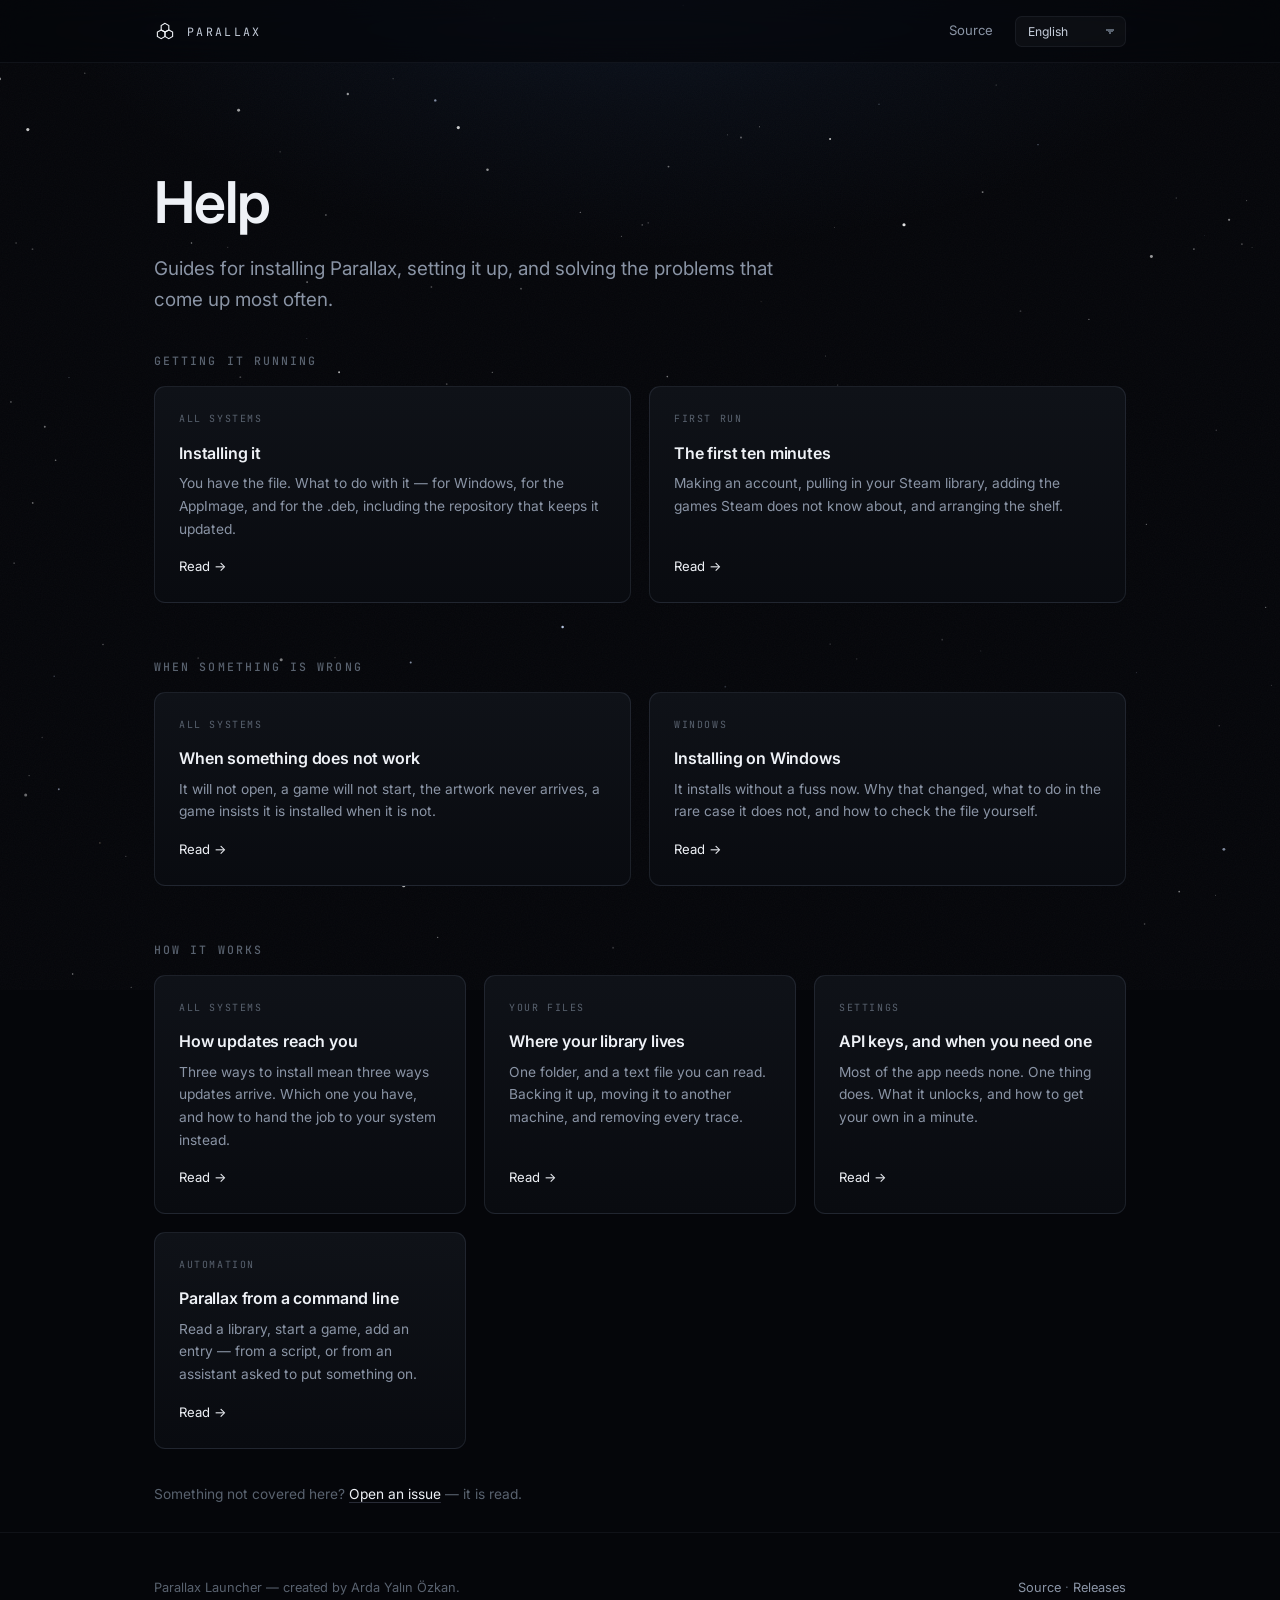
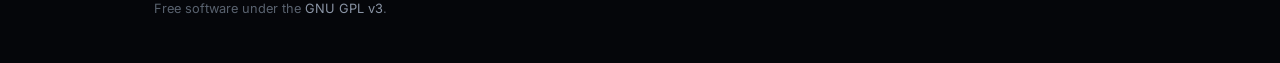
==== commit 2d924f2f: "Stamp the assets, and cut the drawers down to size Two problems with one cause between them, and one" ====
--- a/index.html
+++ b/index.html
@@ -14,7 +14,7 @@
     <link rel="preconnect" href="https://fonts.gstatic.com" crossorigin>
     <link rel="stylesheet"
         href="https://fonts.googleapis.com/css2?family=Inter:wght@400;500;600&family=JetBrains+Mono:wght@400;500&display=swap">
-    <link rel="stylesheet" href="style.css">
+    <link rel="stylesheet" href="style.css?v=20260826a">
 </head>
 
 <body>
@@ -153,9 +153,9 @@
         </footer>
     </div>
 
-    <script src="i18n.js"></script>
-    <script src="site.js"></script>
-    <script src="help.js"></script>
+    <script src="i18n.js?v=20260826a"></script>
+    <script src="site.js?v=20260826a"></script>
+    <script src="help.js?v=20260826a"></script>
 </body>
 
 </html>
--- a/style.css
+++ b/style.css
@@ -824,10 +824,11 @@
 /* ==============================================================
    Drawers
    ==============================================================
-   Three ways to install and only one of them is the reader's. Open
-   drawers rather than three sections in a row: the two that do not
-   apply cost nothing to skip, and closed <details> costs nothing to
-   render either.
+   Built to the same measure as the ones on the main site: thin
+   rules, a small caret that turns, and nothing else. Three ways to
+   install and only one of them is the reader's — the two that do
+   not apply should cost nothing to skip, and a closed <details>
+   costs nothing to render either.
 
    `name` makes the browser keep one open at a time on its own.
    Browsers that do not know the attribute yet fall back to the
@@ -835,7 +836,7 @@
    ============================================================== */
 
 .drawers {
-    margin-top: 30px;
+    margin-top: 26px;
     border-top: 1px solid var(--line);
 }
 
@@ -845,9 +846,9 @@
 
 .drawer summary {
     display: flex;
-    align-items: baseline;
-    gap: 14px;
-    padding: 20px 2px;
+    align-items: center;
+    gap: 11px;
+    padding: 14px 2px;
     cursor: pointer;
     list-style: none;
     transition: color .18s ease;
@@ -855,17 +856,16 @@
 
 .drawer summary::-webkit-details-marker { display: none; }
 
-/* The caret, which turns when the drawer opens. */
+/* A caret that turns when the drawer opens. */
 .drawer summary::before {
     content: "";
-    width: 7px;
-    height: 7px;
+    width: 6px;
+    height: 6px;
     border-right: 1.5px solid var(--star-faint);
     border-bottom: 1.5px solid var(--star-faint);
-    transform: rotate(-45deg) translateY(-2px);
-    transition: transform .2s ease, border-color .2s ease;
+    transform: rotate(-45deg);
+    transition: transform .18s ease, border-color .18s ease;
     flex: none;
-    align-self: center;
 }
 
 .drawer[open] summary::before { transform: rotate(45deg); }
@@ -873,10 +873,13 @@
 .drawer summary:hover::before,
 .drawer[open] summary::before { border-color: var(--star); }
 
+/* The title stays in the reading face. Several of these are whole
+   sentences, and two of the eight languages have no monospaced face
+   to set them in. */
 .drawer__title {
-    font-size: 1.06rem;
-    font-weight: 600;
-    color: var(--star);
+    font-size: 0.95rem;
+    font-weight: 500;
+    color: var(--star-dim);
     transition: color .18s ease;
 }
 
@@ -885,20 +888,22 @@
 
 .drawer__hint {
     font-family: var(--font-mono);
-    font-size: 0.74rem;
+    font-size: 0.72rem;
     color: var(--star-faint);
     margin-left: auto;
+    padding-left: 16px;
     text-align: right;
 }
 
 .drawer__body {
-    padding: 0 0 26px 21px;
+    padding: 2px 0 20px 17px;
     max-width: 62ch;
 }
 
 .drawer__body > p:first-child { margin-top: 0; }
 .drawer__body p:last-child { margin-bottom: 0; }
-.drawer__body .steps { margin-top: 4px; }
+.drawer__body .steps { margin-top: 6px; }
+.drawer__body h3 { margin-top: 22px; }
 
 @media (max-width: 560px) {
     .drawer__hint { display: none; }
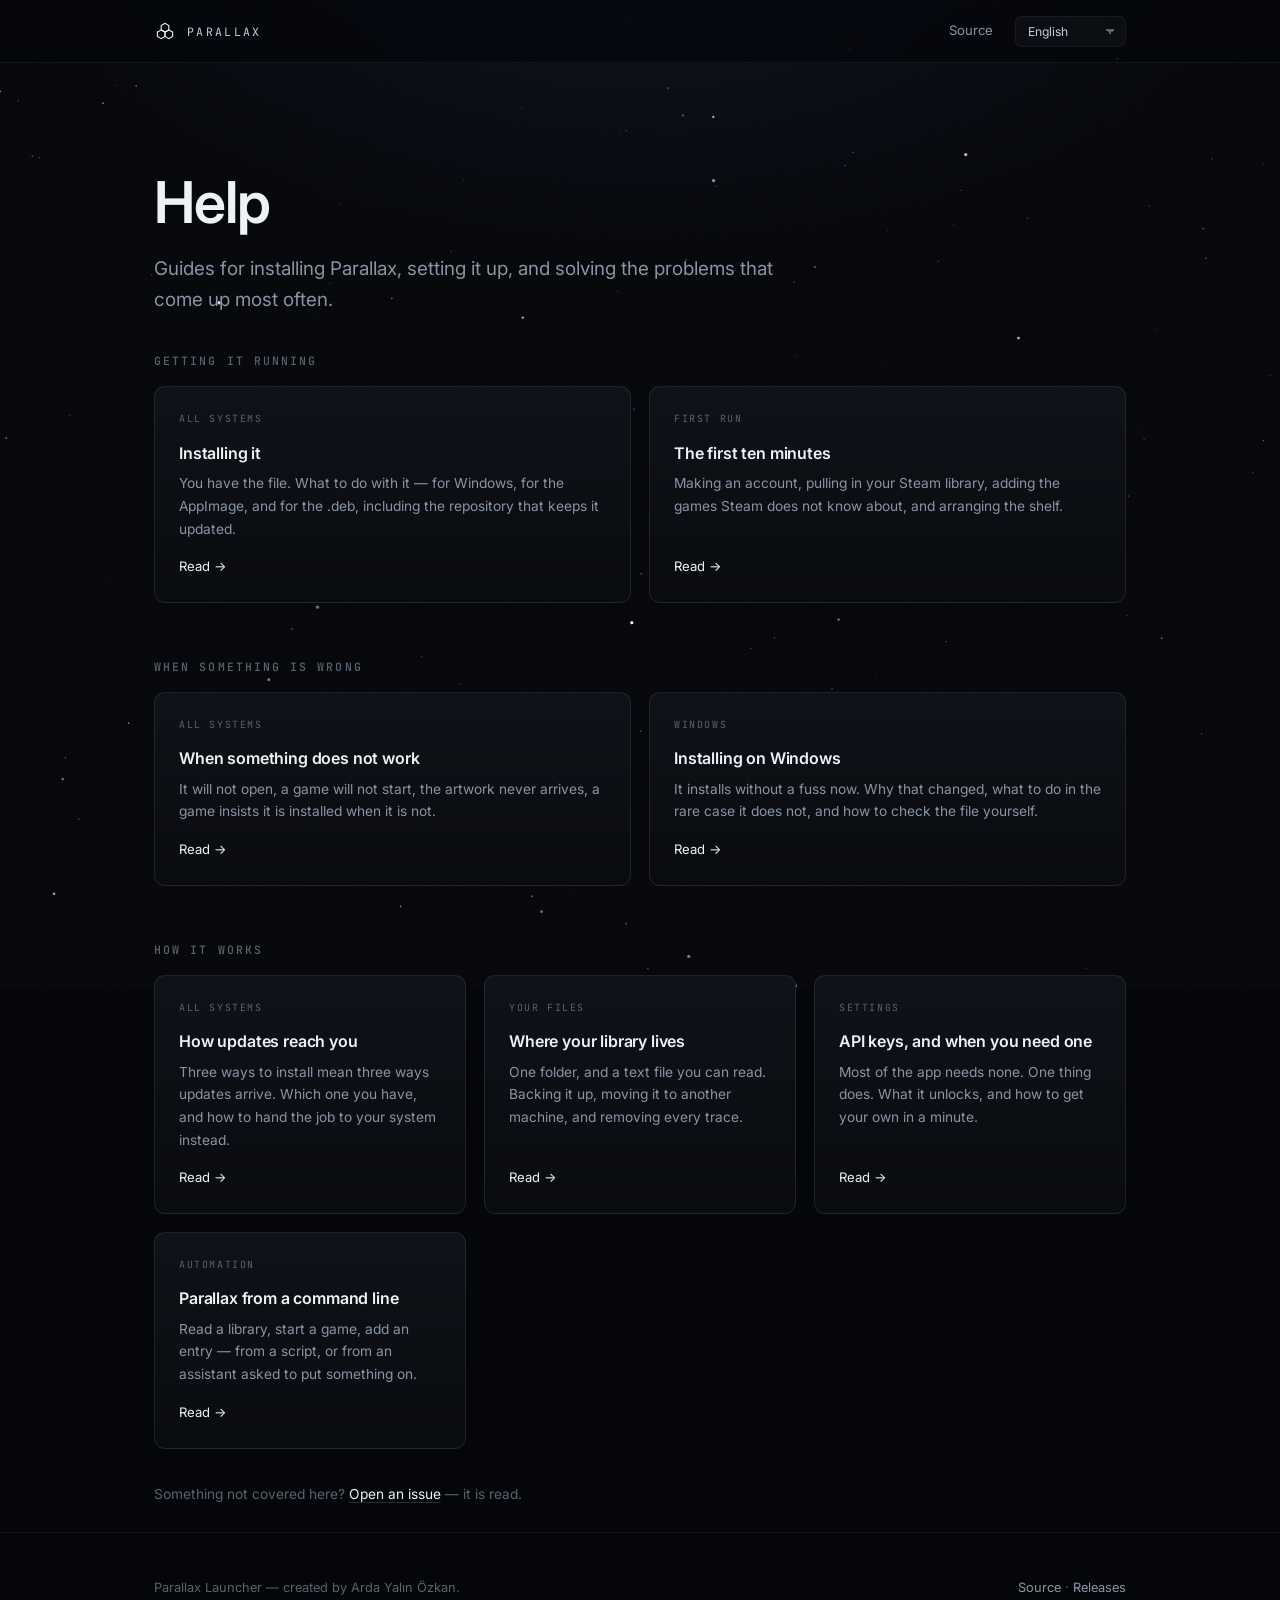
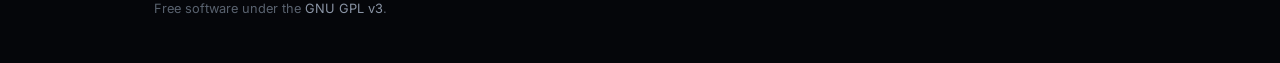
==== commit ced9fc74: "Take the boxes off, and let the drawers all open Four things, all of them about getting out of the r" ====
--- a/index.html
+++ b/index.html
@@ -14,7 +14,7 @@
     <link rel="preconnect" href="https://fonts.gstatic.com" crossorigin>
     <link rel="stylesheet"
         href="https://fonts.googleapis.com/css2?family=Inter:wght@400;500;600&family=JetBrains+Mono:wght@400;500&display=swap">
-    <link rel="stylesheet" href="style.css?v=20260826a">
+    <link rel="stylesheet" href="style.css?v=20260826b">
 </head>
 
 <body>
@@ -153,9 +153,9 @@
         </footer>
     </div>
 
-    <script src="i18n.js?v=20260826a"></script>
-    <script src="site.js?v=20260826a"></script>
-    <script src="help.js?v=20260826a"></script>
+    <script src="i18n.js?v=20260826b"></script>
+    <script src="site.js?v=20260826b"></script>
+    <script src="help.js?v=20260826b"></script>
 </body>
 
 </html>
--- a/style.css
+++ b/style.css
@@ -566,31 +566,60 @@
 
 /* The number is a position in a sequence, which these genuinely are
    — do this, then this. It earns the marker. */
+/* The number sits in the margin, where a list marker goes, rather
+   than floating on a line of its own above the heading. */
+.step__body {
+    position: relative;
+    padding-left: 34px;
+}
+
 .step__n {
+    position: absolute;
+    left: 0;
+    top: 1px;
+    font-family: var(--font-mono);
+    font-size: 0.86rem;
+    font-variant-numeric: tabular-nums;
+    color: var(--star-faint);
+    line-height: 1.5;
+}
+
+/* The command reference is not a sequence of steps, so its labels are
+   not numbers and do not belong in a margin. */
+.cmd-name {
     display: inline-block;
     font-family: var(--font-mono);
-    font-size: 0.66rem;
-    letter-spacing: .14em;
-    color: var(--star-faint);
-    margin-bottom: 10px;
+    font-size: 0.82rem;
+    color: var(--star);
+    margin-bottom: 8px;
+}
+
+.step__body:has(.cmd-name) {
+    padding-left: 0;
 }
 
 .step .shot { margin-top: 0; }
 
 /* Two asides with different weights: one explains, one is a caution
-   somebody needs to have read before acting. The second earns its
-   colour; the first would be shouting. */
+   somebody needs to have read before acting.
+
+   A rule down the left rather than a box around the outside. A box
+   lifts the sentence out of the page and asks to be looked at, which
+   is more attention than an aside deserves; the rule marks it as a
+   step aside from the paragraph above and nothing more. The second
+   earns its colour; the first would be shouting. */
 .note,
 .warn {
-    padding: 22px 24px;
-    border-radius: var(--r-md);
-    border: 1px solid var(--line);
-    background: var(--ink-base);
+    margin: 20px 0;
+    padding: 2px 0 2px 18px;
+    border-left: 2px solid var(--line-strong);
+    background: none;
+    border-radius: 0;
+    color: var(--star-dim);
 }
 
 .warn {
-    border-color: rgba(224, 162, 71, .38);
-    background: linear-gradient(180deg, rgba(224, 162, 71, .05), transparent 60%), var(--ink-base);
+    border-left-color: rgba(224, 162, 71, .55);
 }
 
 .warn h3 { color: #E0A247; }
@@ -903,7 +932,9 @@
 .drawer__body > p:first-child { margin-top: 0; }
 .drawer__body p:last-child { margin-bottom: 0; }
 .drawer__body .steps { margin-top: 6px; }
-.drawer__body h3 { margin-top: 22px; }
+/* Only the drawer's own sub-headings, not the ones inside steps —
+   those sit beside their number and must not be pushed off it. */
+.drawer__body > h3 { margin-top: 22px; }
 
 @media (max-width: 560px) {
     .drawer__hint { display: none; }
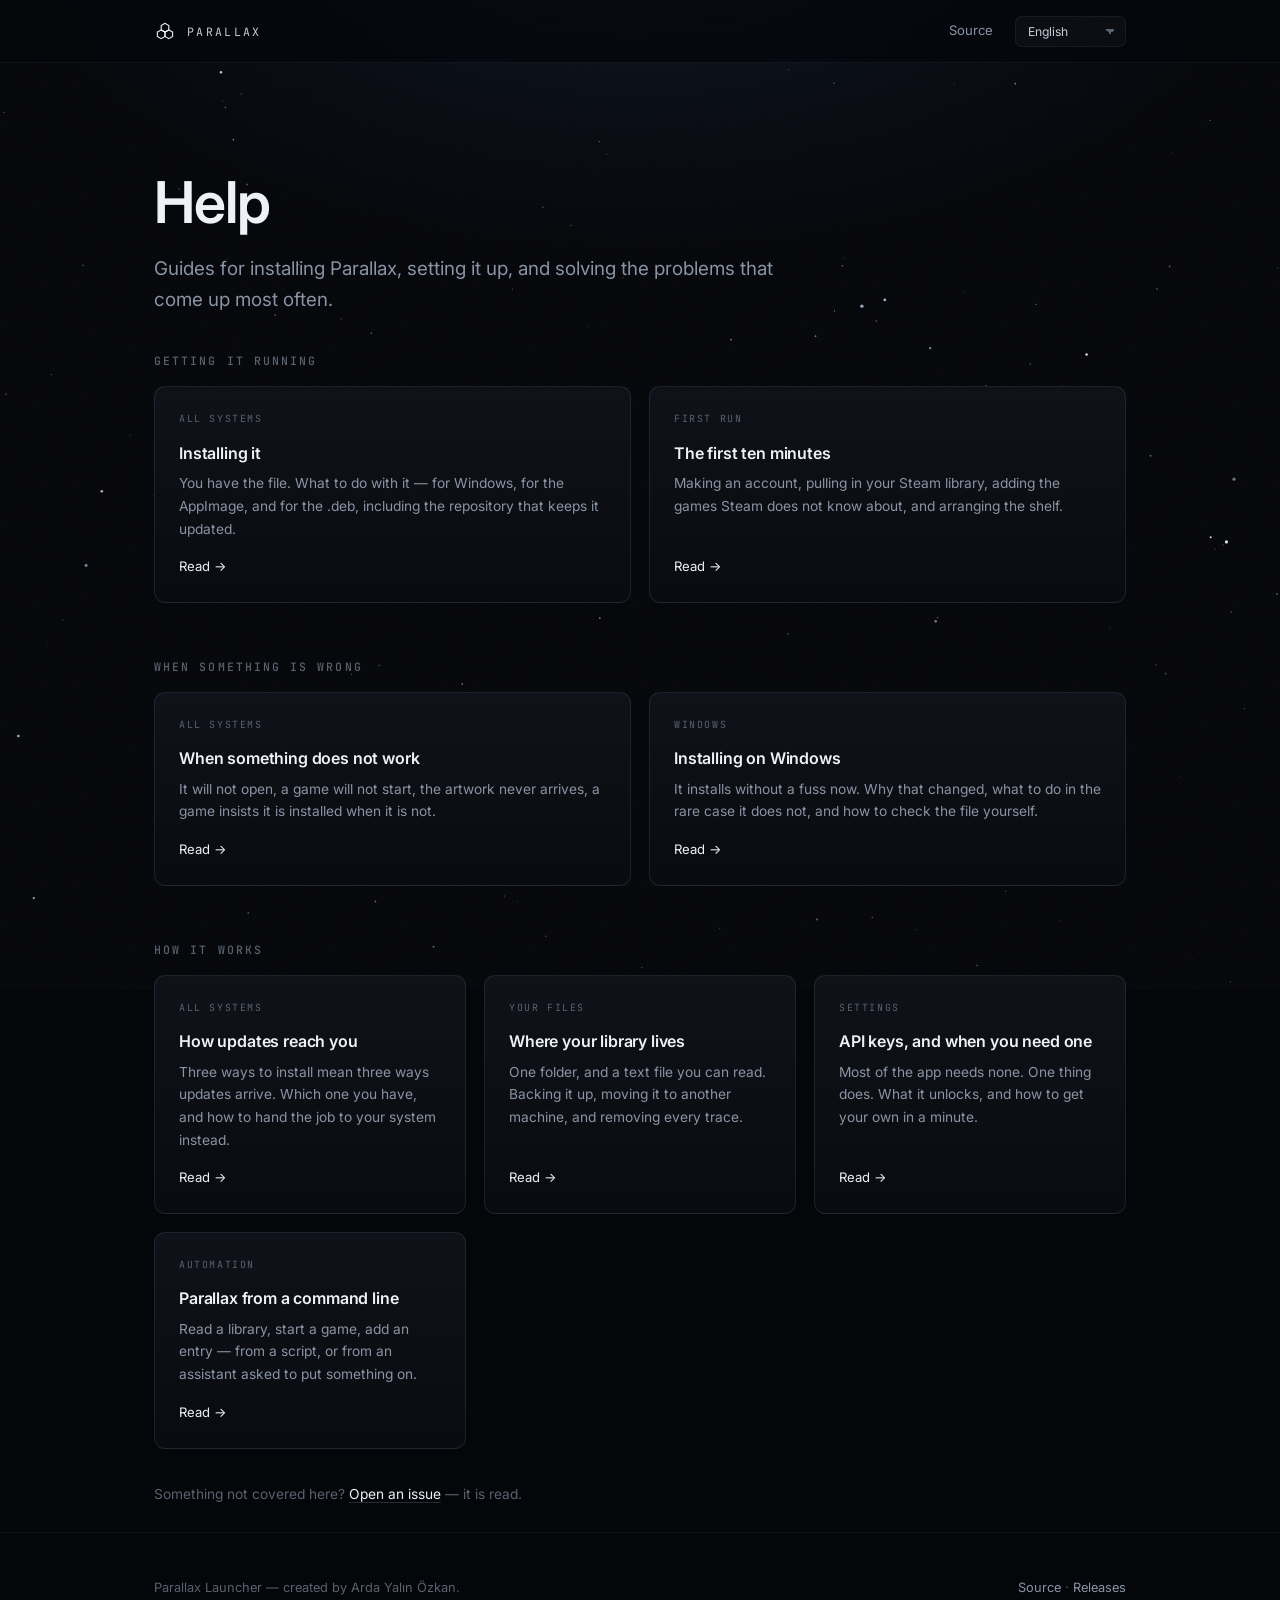
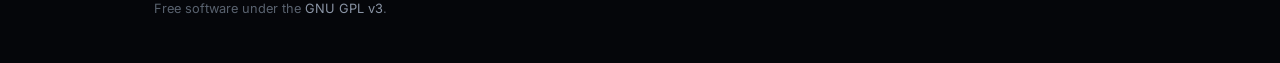
==== commit 96921392: "Rewrite the guides in a plainer register (in progress) Descriptive headings and full sentences, with" ====
--- a/index.html
+++ b/index.html
@@ -47,93 +47,110 @@
             <section class="hero wrap" style="padding-block-end: clamp(26px, 4vh, 44px);">
                 <h1 class="rise rise--2" style="max-width: 14ch;" data-i18n="IDX_H1">Help</h1>
                 <p class="lede rise rise--3" style="max-width: 56ch;" data-i18n="IDX_LEDE">
-                    Guides for installing Parallax, setting it up, and solving the problems
-                    that come up most often.
+                    These pages explain how to install Parallax, how to set it up the first
+                    time, and what to do when something does not work.
                 </p>
             </section>
 
             <section class="wrap group" style="padding-block-start: 0;">
-                <h2 class="group__h" data-i18n="IDX_S1">Getting it running</h2>
+                <h2 class="group__h" data-i18n="IDX_S1">Installation and first use</h2>
                 <div class="guides">
                     <a class="guide" href="installing.html">
                         <span class="guide__for" data-i18n="IDX_G_SETUP_FOR">All systems</span>
-                        <h3 data-i18n="IDX_G_SETUP_H">Installing it</h3>
-                        <p data-i18n="IDX_G_SETUP_P">You have the file. What to do with it — for Windows, for the
-                            AppImage, and for the .deb, including the repository that keeps it updated.</p>
+                        <h3 data-i18n="IDX_G_SETUP_H">Installation</h3>
+                        <p data-i18n="IDX_G_SETUP_P">
+                            Installation steps for Windows, for the AppImage and for the .deb
+                            package, including the repository that keeps it up to date.
+                        </p>
                         <span class="guide__go" data-i18n="READ">Read →</span>
                     </a>
 
                     <a class="guide" href="first-run.html">
                         <span class="guide__for" data-i18n="IDX_G_FIRST_FOR">First run</span>
-                        <h3 data-i18n="IDX_G_FIRST_H">The first ten minutes</h3>
-                        <p data-i18n="IDX_G_FIRST_P">Making an account, pulling in your Steam library, adding the games
-                            Steam does not know about, and arranging the shelf.</p>
+                        <h3 data-i18n="IDX_G_FIRST_H">Setting up for the first time</h3>
+                        <p data-i18n="IDX_G_FIRST_P">
+                            Creating an account, importing your Steam library, adding games from
+                            other sources and arranging the library view.
+                        </p>
                         <span class="guide__go" data-i18n="READ">Read →</span>
                     </a>
                 </div>
             </section>
 
             <section class="wrap group">
-                <h2 class="group__h" data-i18n="IDX_S2">When something is wrong</h2>
+                <h2 class="group__h" data-i18n="IDX_S2">Problems</h2>
                 <div class="guides">
                     <a class="guide" href="trouble.html">
                         <span class="guide__for" data-i18n="IDX_G_TROUBLE_FOR">All systems</span>
-                        <h3 data-i18n="IDX_G_TROUBLE_H">When something does not work</h3>
-                        <p data-i18n="IDX_G_TROUBLE_P">It will not open, a game will not start, the artwork never
-                            arrives, a game insists it is installed when it is not.</p>
+                        <h3 data-i18n="IDX_G_TROUBLE_H">Troubleshooting</h3>
+                        <p data-i18n="IDX_G_TROUBLE_P">
+                            Solutions for the most common problems: the program not opening, a
+                            game not starting, missing artwork and incorrect installation
+                            status.
+                        </p>
                         <span class="guide__go" data-i18n="READ">Read →</span>
                     </a>
 
                     <a class="guide" href="windows.html">
                         <span class="guide__for" data-i18n="IDX_G_WIN_FOR">Windows</span>
-                        <h3 data-i18n="IDX_G_WIN_H">Installing on Windows</h3>
-                        <p data-i18n="IDX_G_WIN_P">It installs without a fuss now. Why that changed, what to do in
-                            the rare case it does not, and how to check the file yourself.</p>
+                        <h3 data-i18n="IDX_G_WIN_H">Windows security warnings</h3>
+                        <p data-i18n="IDX_G_WIN_P">
+                            What SmartScreen is, what to do if a warning appears, and how to
+                            verify that the file you downloaded came from this project.
+                        </p>
                         <span class="guide__go" data-i18n="READ">Read →</span>
                     </a>
                 </div>
             </section>
 
             <section class="wrap group">
-                <h2 class="group__h" data-i18n="IDX_S3">How it works</h2>
+                <h2 class="group__h" data-i18n="IDX_S3">How Parallax works</h2>
                 <div class="guides">
                     <a class="guide" href="updating.html">
                         <span class="guide__for" data-i18n="IDX_G_UPD_FOR">All systems</span>
-                        <h3 data-i18n="IDX_G_UPD_H">How updates reach you</h3>
-                        <p data-i18n="IDX_G_UPD_P">Three ways to install mean three ways updates arrive. Which one you
-                            have, and how to hand the job to your system instead.</p>
+                        <h3 data-i18n="IDX_G_UPD_H">Updates</h3>
+                        <p data-i18n="IDX_G_UPD_P">
+                            How updates are delivered for each installation method, and how to
+                            let your package manager handle them instead.
+                        </p>
                         <span class="guide__go" data-i18n="READ">Read →</span>
                     </a>
 
                     <a class="guide" href="data.html">
                         <span class="guide__for" data-i18n="IDX_G_DATA_FOR">Your files</span>
-                        <h3 data-i18n="IDX_G_DATA_H">Where your library lives</h3>
-                        <p data-i18n="IDX_G_DATA_P">One folder, and a text file you can read. Backing it up, moving it
-                            to another machine, and removing every trace.</p>
+                        <h3 data-i18n="IDX_G_DATA_H">Your library files</h3>
+                        <p data-i18n="IDX_G_DATA_P">
+                            Where your library is stored, how to back it up, how to move it to
+                            another computer and how to remove it completely.
+                        </p>
                         <span class="guide__go" data-i18n="READ">Read →</span>
                     </a>
 
                     <a class="guide" href="keys.html">
                         <span class="guide__for" data-i18n="IDX_G_KEYS_FOR">Settings</span>
-                        <h3 data-i18n="IDX_G_KEYS_H">API keys, and when you need one</h3>
-                        <p data-i18n="IDX_G_KEYS_P">Most of the app needs none. One thing does. What it unlocks, and
-                            how to get your own in a minute.</p>
+                        <h3 data-i18n="IDX_G_KEYS_H">API keys</h3>
+                        <p data-i18n="IDX_G_KEYS_P">
+                            Which features require an API key, what the key provides and how to
+                            obtain one.
+                        </p>
                         <span class="guide__go" data-i18n="READ">Read →</span>
                     </a>
 
                     <a class="guide" href="agents.html">
                         <span class="guide__for" data-i18n="IDX_G_CLI_FOR">Automation</span>
-                        <h3 data-i18n="IDX_G_CLI_H">Parallax from a command line</h3>
-                        <p data-i18n="IDX_G_CLI_P">Read a library, start a game, add an entry — from a script, or from
-                            an assistant asked to put something on.</p>
+                        <h3 data-i18n="IDX_G_CLI_H">Command line</h3>
+                        <p data-i18n="IDX_G_CLI_P">
+                            Using Parallax from a script or an AI assistant: reading the
+                            library, starting games and editing entries.
+                        </p>
                         <span class="guide__go" data-i18n="READ">Read →</span>
                     </a>
                 </div>
 
                 <p style="margin-top: 34px; font-size: .86rem; color: var(--star-faint);" data-i18n="IDX_ASK_html">
-                    Something not covered here?
-                    <a href="https://github.com/ArdaYalinOzkan/parallax-launcher/issues">Open an issue</a>
-                    — it is read.
+                    If your question is not answered here, you can <a
+                    href="https://github.com/ArdaYalinOzkan/parallax-launcher/issues">open an
+                    issue</a> on GitHub.
                 </p>
             </section>
         </main>
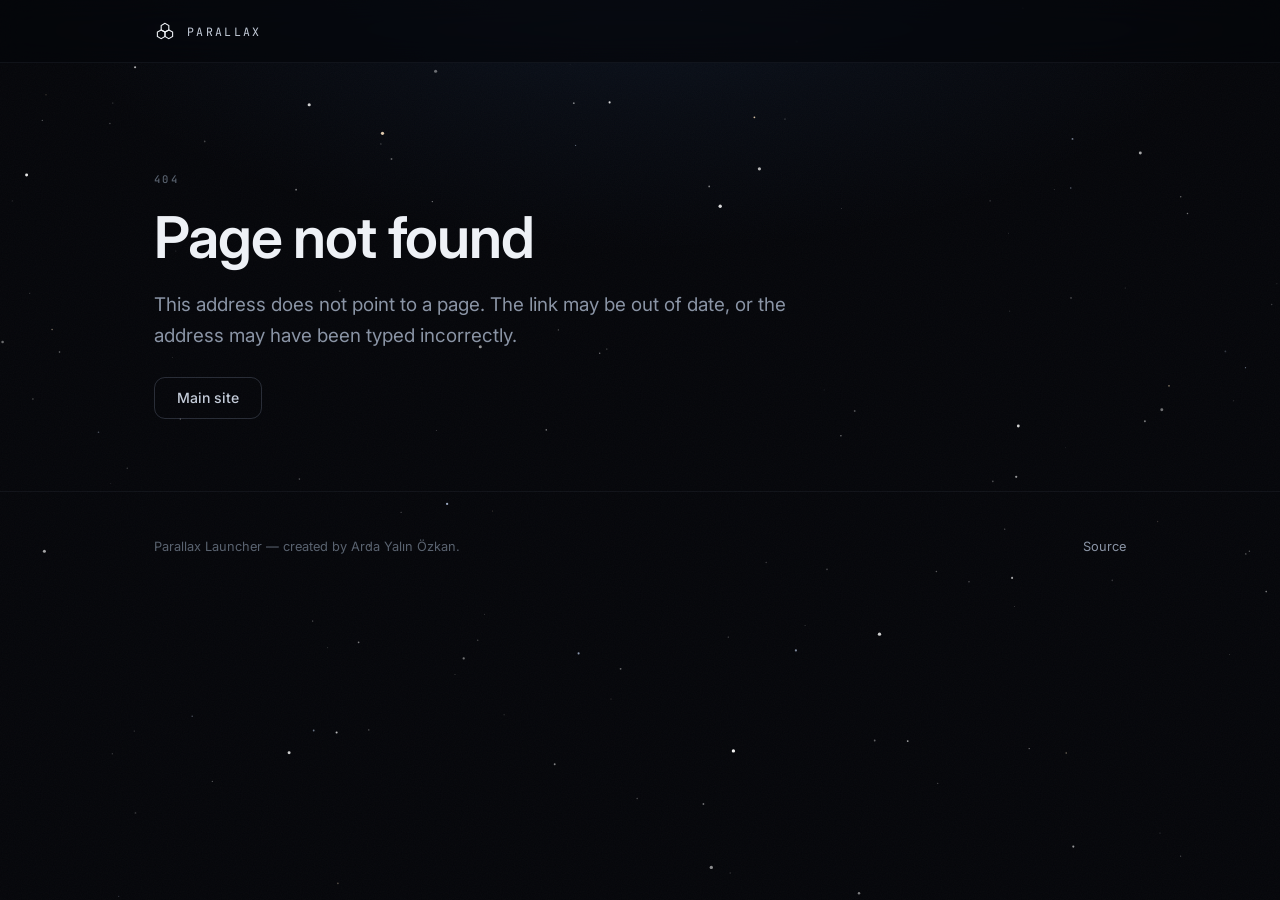
==== commit 13755568: "[site-down] take help offline Every page is removed from the published commit and the not-found page" ====
--- a/index.html
+++ b/index.html
@@ -4,17 +4,20 @@
 <head>
     <meta charset="utf-8">
     <meta name="viewport" content="width=device-width, initial-scale=1">
-    <title>Help — Parallax Launcher</title>
-    <meta name="description" content="Guides for Parallax Launcher: installing it, the first run, what to do when something goes wrong, and where your library lives.">
+    <title>Page not found — Parallax Launcher</title>
+    <meta name="robots" content="noindex">
     <meta name="theme-color" content="#05060A">
-    <link rel="icon" href="favicon.svg" type="image/svg+xml">
-    <link rel="alternate icon" href="favicon.ico" sizes="any">
-    <link rel="apple-touch-icon" href="apple-touch-icon.png" sizes="180x180">
+    <link rel="icon" href="/favicon.svg" type="image/svg+xml">
+    <link rel="alternate icon" href="/favicon.ico" sizes="any">
+    <link rel="apple-touch-icon" href="/apple-touch-icon.png" sizes="180x180">
     <link rel="preconnect" href="https://fonts.googleapis.com">
     <link rel="preconnect" href="https://fonts.gstatic.com" crossorigin>
     <link rel="stylesheet"
         href="https://fonts.googleapis.com/css2?family=Inter:wght@400;500;600&family=JetBrains+Mono:wght@400;500&display=swap">
-    <link rel="stylesheet" href="style.css?v=20260826b">
+    <!-- Absolute, because this page is served for any path that does not
+         exist — including nested ones, where a relative link would look
+         for the stylesheet in a folder that is not there either. -->
+    <link rel="stylesheet" href="/style.css?v=20260826b">
 </head>
 
 <body>
@@ -36,143 +39,97 @@
                     </svg>
                     <span>Parallax</span>
                 </a>
-                <nav class="top__links">
-                    <a href="https://github.com/ArdaYalinOzkan/parallax-launcher" data-i18n="NAV_SOURCE">Source</a>
-                    <span class="langpick__slot" data-lang-mount></span>
-                </nav>
             </div>
         </header>
 
         <main>
-            <section class="hero wrap" style="padding-block-end: clamp(26px, 4vh, 44px);">
-                <h1 class="rise rise--2" style="max-width: 14ch;" data-i18n="IDX_H1">Help</h1>
-                <p class="lede rise rise--3" style="max-width: 56ch;" data-i18n="IDX_LEDE">
-                    These pages explain how to install Parallax, how to set it up the first
-                    time, and what to do when something does not work.
+            <section class="hero wrap">
+                <p class="label rise rise--1" id="nfCode">404</p>
+                <h1 class="rise rise--2" style="max-width: 17ch;" id="nfTitle">Page not found</h1>
+                <p class="lede rise rise--3" style="max-width: 58ch;" id="nfBody">
+                    This address does not point to a page. The link may be out of
+                    date, or the address may have been typed incorrectly.
                 </p>
-            </section>
-
-            <section class="wrap group" style="padding-block-start: 0;">
-                <h2 class="group__h" data-i18n="IDX_S1">Installation and first use</h2>
-                <div class="guides">
-                    <a class="guide" href="installing.html">
-                        <span class="guide__for" data-i18n="IDX_G_SETUP_FOR">All systems</span>
-                        <h3 data-i18n="IDX_G_SETUP_H">Installation</h3>
-                        <p data-i18n="IDX_G_SETUP_P">
-                            Installation steps for Windows, for the AppImage and for the .deb
-                            package, including the repository that keeps it up to date.
-                        </p>
-                        <span class="guide__go" data-i18n="READ">Read →</span>
-                    </a>
-
-                    <a class="guide" href="first-run.html">
-                        <span class="guide__for" data-i18n="IDX_G_FIRST_FOR">First run</span>
-                        <h3 data-i18n="IDX_G_FIRST_H">Setting up for the first time</h3>
-                        <p data-i18n="IDX_G_FIRST_P">
-                            Creating an account, importing your Steam library, adding games from
-                            other sources and arranging the library view.
-                        </p>
-                        <span class="guide__go" data-i18n="READ">Read →</span>
-                    </a>
-                </div>
-            </section>
-
-            <section class="wrap group">
-                <h2 class="group__h" data-i18n="IDX_S2">Problems</h2>
-                <div class="guides">
-                    <a class="guide" href="trouble.html">
-                        <span class="guide__for" data-i18n="IDX_G_TROUBLE_FOR">All systems</span>
-                        <h3 data-i18n="IDX_G_TROUBLE_H">Troubleshooting</h3>
-                        <p data-i18n="IDX_G_TROUBLE_P">
-                            Solutions for the most common problems: the program not opening, a
-                            game not starting, missing artwork and incorrect installation
-                            status.
-                        </p>
-                        <span class="guide__go" data-i18n="READ">Read →</span>
-                    </a>
-
-                    <a class="guide" href="windows.html">
-                        <span class="guide__for" data-i18n="IDX_G_WIN_FOR">Windows</span>
-                        <h3 data-i18n="IDX_G_WIN_H">Windows security warnings</h3>
-                        <p data-i18n="IDX_G_WIN_P">
-                            What SmartScreen is, what to do if a warning appears, and how to
-                            verify that the file you downloaded came from this project.
-                        </p>
-                        <span class="guide__go" data-i18n="READ">Read →</span>
-                    </a>
-                </div>
-            </section>
-
-            <section class="wrap group">
-                <h2 class="group__h" data-i18n="IDX_S3">How Parallax works</h2>
-                <div class="guides">
-                    <a class="guide" href="updating.html">
-                        <span class="guide__for" data-i18n="IDX_G_UPD_FOR">All systems</span>
-                        <h3 data-i18n="IDX_G_UPD_H">Updates</h3>
-                        <p data-i18n="IDX_G_UPD_P">
-                            How updates are delivered for each installation method, and how to
-                            let your package manager handle them instead.
-                        </p>
-                        <span class="guide__go" data-i18n="READ">Read →</span>
-                    </a>
-
-                    <a class="guide" href="data.html">
-                        <span class="guide__for" data-i18n="IDX_G_DATA_FOR">Your files</span>
-                        <h3 data-i18n="IDX_G_DATA_H">Your library files</h3>
-                        <p data-i18n="IDX_G_DATA_P">
-                            Where your library is stored, how to back it up, how to move it to
-                            another computer and how to remove it completely.
-                        </p>
-                        <span class="guide__go" data-i18n="READ">Read →</span>
-                    </a>
-
-                    <a class="guide" href="keys.html">
-                        <span class="guide__for" data-i18n="IDX_G_KEYS_FOR">Settings</span>
-                        <h3 data-i18n="IDX_G_KEYS_H">API keys</h3>
-                        <p data-i18n="IDX_G_KEYS_P">
-                            Which features require an API key, what the key provides and how to
-                            obtain one.
-                        </p>
-                        <span class="guide__go" data-i18n="READ">Read →</span>
-                    </a>
-
-                    <a class="guide" href="agents.html">
-                        <span class="guide__for" data-i18n="IDX_G_CLI_FOR">Automation</span>
-                        <h3 data-i18n="IDX_G_CLI_H">Command line</h3>
-                        <p data-i18n="IDX_G_CLI_P">
-                            Using Parallax from a script or an AI assistant: reading the
-                            library, starting games and editing entries.
-                        </p>
-                        <span class="guide__go" data-i18n="READ">Read →</span>
-                    </a>
-                </div>
-
-                <p style="margin-top: 34px; font-size: .86rem; color: var(--star-faint);" data-i18n="IDX_ASK_html">
-                    If your question is not answered here, you can <a
-                    href="https://github.com/ArdaYalinOzkan/parallax-launcher/issues">open an
-                    issue</a> on GitHub.
+                <p class="hero__actions rise rise--4" style="margin-top: 26px;">
+                    <a class="btn btn--ghost" href="https://parallaxlauncher.com/" id="nfHome">Main site</a>
                 </p>
             </section>
         </main>
 
         <footer class="foot">
             <div class="wrap foot__in">
-                <div data-i18n="FOOT_BY_html">
-                    Parallax Launcher — created by Arda Yalın Özkan.<br>
-                    Free software under the
-                    <a href="https://github.com/ArdaYalinOzkan/parallax-launcher/blob/main/LICENSE">GNU GPL v3</a>.
+                <div id="nfFoot">
+                    Parallax Launcher — created by Arda Yalın Özkan.
                 </div>
                 <div>
-                    <a href="https://github.com/ArdaYalinOzkan/parallax-launcher" data-i18n="FOOT_SOURCE">Source</a> ·
-                    <a href="https://github.com/ArdaYalinOzkan/parallax-launcher/releases" data-i18n="FOOT_RELEASES">Releases</a>
+                    <a href="https://github.com/ArdaYalinOzkan/parallax-launcher" id="nfSource">Source</a>
                 </div>
             </div>
         </footer>
     </div>
 
-    <script src="i18n.js?v=20260826b"></script>
-    <script src="site.js?v=20260826b"></script>
-    <script src="help.js?v=20260826b"></script>
+    <script>
+        /* The text lives in this file rather than in the shared table.
+           A page whose whole job is to appear when something is missing
+           should not itself depend on a 290 KB dictionary having
+           loaded. The language is read the same way every other page
+           reads it: a cookie on the parent domain, so a choice made on
+           either site is honoured here too. */
+        (function () {
+            var T = {
+                en: { t: 'Page not found',
+                      b: 'This address does not point to a page. The link may be out of date, or the address may have been typed incorrectly.', h: 'Main site', f: 'Parallax Launcher — created by Arda Yalın Özkan.', s: 'Source' },
+                tr: { t: 'Sayfa bulunamadı',
+                      b: 'Bu adres bir sayfaya karşılık gelmiyor. Bağlantı güncelliğini yitirmiş ya da adres yanlış yazılmış olabilir.', h: 'Ana site', f: 'Parallax Launcher — yapan: Arda Yalın Özkan.', s: 'Kaynak kodu' },
+                de: { t: 'Seite nicht gefunden',
+                      b: 'Diese Adresse führt zu keiner Seite. Der Link ist möglicherweise veraltet oder die Adresse wurde falsch eingegeben.', h: 'Hauptseite', f: 'Parallax Launcher — erstellt von Arda Yalın Özkan.', s: 'Quelltext' },
+                ru: { t: 'Страница не найдена',
+                      b: 'По этому адресу страницы нет. Возможно, ссылка устарела или адрес введён неверно.', h: 'Основной сайт', f: 'Parallax Launcher — автор Arda Yalın Özkan.', s: 'Исходный код' },
+                uk: { t: 'Сторінку не знайдено',
+                      b: 'За цією адресою сторінки немає. Можливо, посилання застаріло або адресу введено неправильно.', h: 'Основний сайт', f: 'Parallax Launcher — автор Arda Yalın Özkan.', s: 'Вихідний код' },
+                pt: { t: 'Página não encontrada',
+                      b: 'Este endereço não corresponde a nenhuma página. A ligação pode estar desactualizada ou o endereço pode ter sido escrito incorrectamente.', h: 'Site principal', f: 'Parallax Launcher — feito por Arda Yalın Özkan.', s: 'Código-fonte' },
+                zh: { t: '未找到页面',
+                      b: '该地址没有对应的页面。链接可能已过期，或者地址输入有误。', h: '主站', f: 'Parallax Launcher，作者 Arda Yalın Özkan。', s: '源代码' },
+                ko: { t: '페이지를 찾을 수 없습니다',
+                      b: '이 주소에 해당하는 페이지가 없습니다. 링크가 오래되었거나 주소를 잘못 입력했을 수 있습니다.', h: '기본 사이트', f: 'Parallax Launcher — 만든 사람 Arda Yalın Özkan.', s: '소스 코드' }
+            };
+
+            function pick() {
+                try {
+                    var q = new URLSearchParams(location.search).get('lang');
+                    if (q && T[q]) return q;
+                } catch (e) { }
+                try {
+                    var hit = document.cookie.split('; ').find(function (c) { return c.indexOf('parallaxLang=') === 0; });
+                    if (hit) {
+                        var v = decodeURIComponent(hit.slice(13));
+                        if (T[v]) return v;
+                    }
+                } catch (e) { }
+                try {
+                    var s = localStorage.getItem('parallaxLang');
+                    if (s && T[s]) return s;
+                } catch (e) { }
+                var langs = navigator.languages || [navigator.language || 'en'];
+                for (var i = 0; i < langs.length; i++) {
+                    var base = String(langs[i]).slice(0, 2).toLowerCase();
+                    if (T[base]) return base;
+                }
+                return 'en';
+            }
+
+            var lang = pick(), t = T[lang];
+            document.documentElement.lang = lang;
+            document.title = t.t + ' — Parallax Launcher';
+            document.getElementById('nfTitle').textContent = t.t;
+            document.getElementById('nfBody').textContent = t.b;
+            document.getElementById('nfHome').textContent = t.h;
+            document.getElementById('nfFoot').textContent = t.f;
+            document.getElementById('nfSource').textContent = t.s;
+        })();
+    </script>
+    <script src="/site.js?v=20260826b"></script>
 </body>
 
 </html>
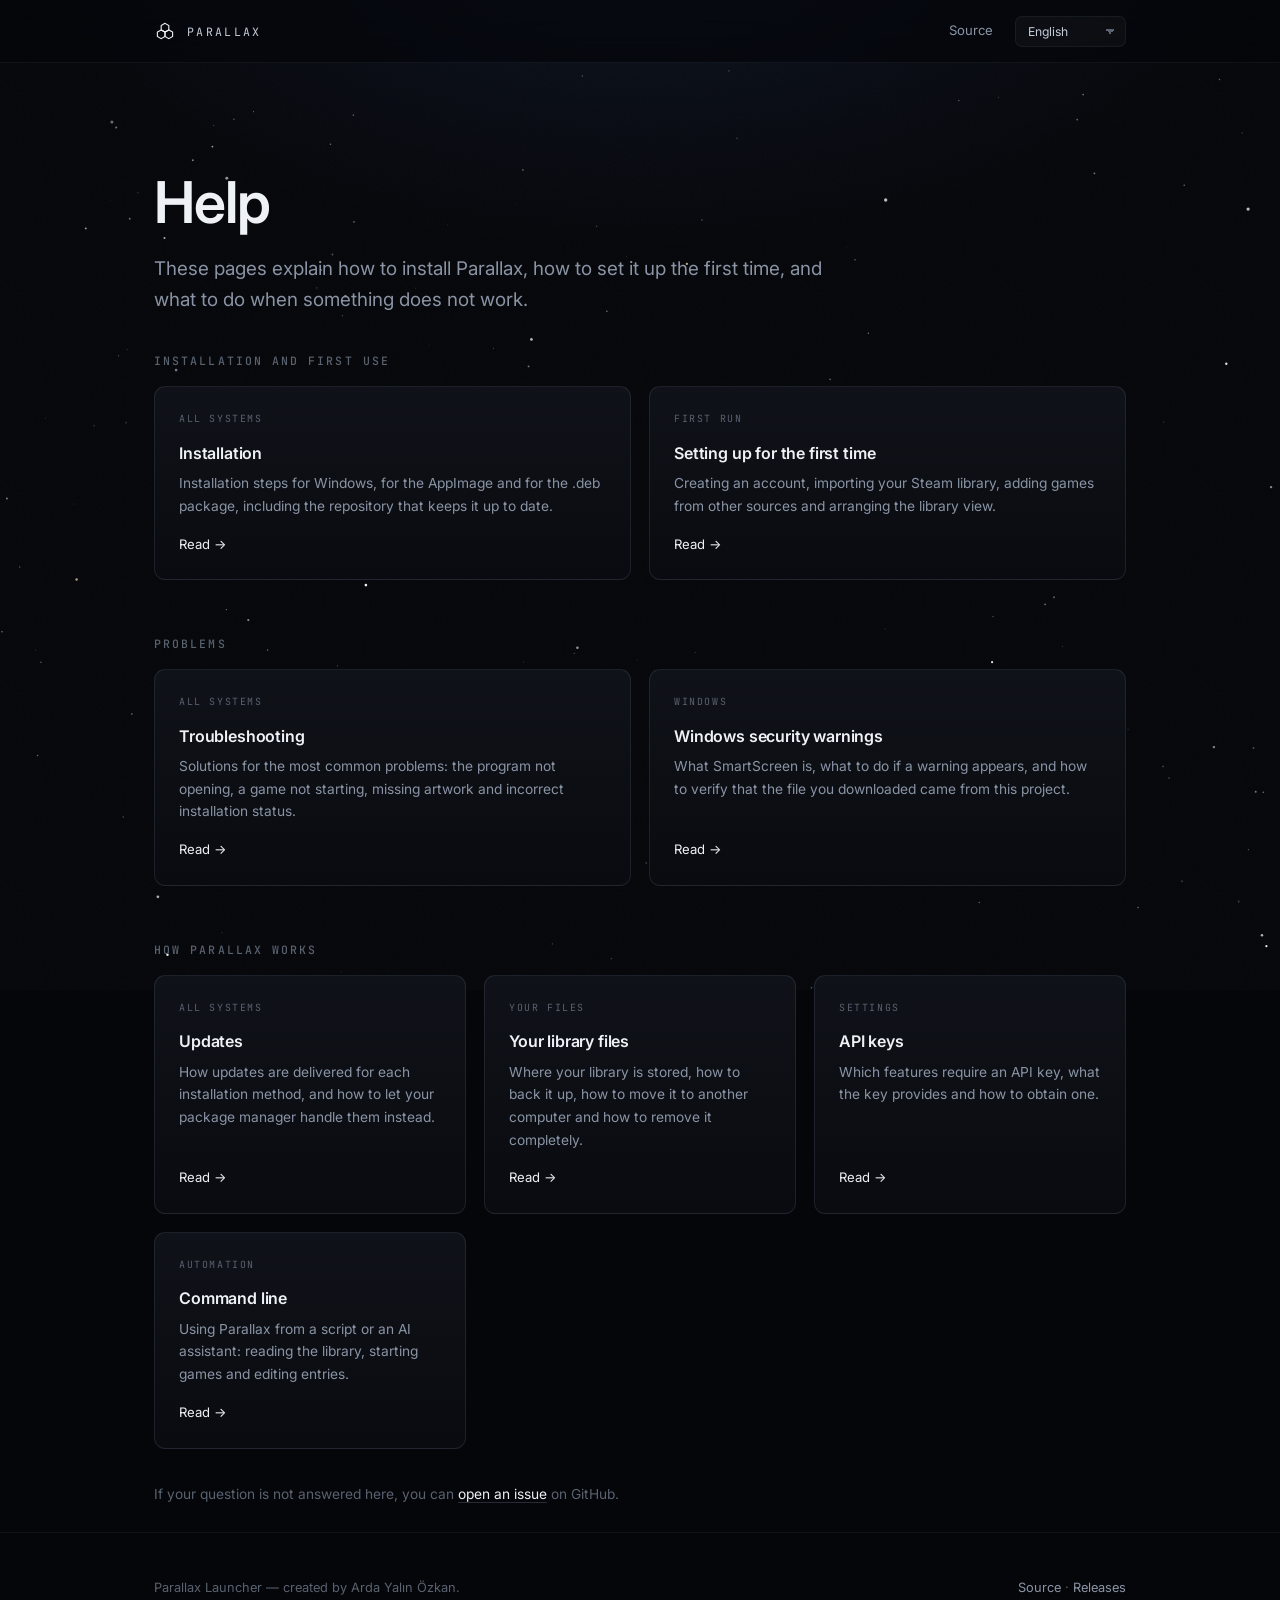
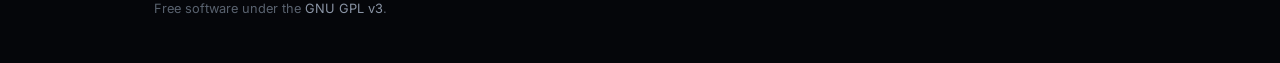
==== commit 411ca10d: "Rewrite the guides and put the site back online The pages are written in one register throughout: fu" ====
--- a/index.html
+++ b/index.html
@@ -4,20 +4,17 @@
 <head>
     <meta charset="utf-8">
     <meta name="viewport" content="width=device-width, initial-scale=1">
-    <title>Page not found — Parallax Launcher</title>
-    <meta name="robots" content="noindex">
+    <title>Help — Parallax Launcher</title>
+    <meta name="description" content="Guides for Parallax Launcher: installing it, setting it up, updates, API keys, where your files are kept, and what to do when something does not work.">
     <meta name="theme-color" content="#05060A">
-    <link rel="icon" href="/favicon.svg" type="image/svg+xml">
-    <link rel="alternate icon" href="/favicon.ico" sizes="any">
-    <link rel="apple-touch-icon" href="/apple-touch-icon.png" sizes="180x180">
+    <link rel="icon" href="favicon.svg" type="image/svg+xml">
+    <link rel="alternate icon" href="favicon.ico" sizes="any">
+    <link rel="apple-touch-icon" href="apple-touch-icon.png" sizes="180x180">
     <link rel="preconnect" href="https://fonts.googleapis.com">
     <link rel="preconnect" href="https://fonts.gstatic.com" crossorigin>
     <link rel="stylesheet"
         href="https://fonts.googleapis.com/css2?family=Inter:wght@400;500;600&family=JetBrains+Mono:wght@400;500&display=swap">
-    <!-- Absolute, because this page is served for any path that does not
-         exist — including nested ones, where a relative link would look
-         for the stylesheet in a folder that is not there either. -->
-    <link rel="stylesheet" href="/style.css?v=20260826b">
+    <link rel="stylesheet" href="style.css?v=20260826d">
 </head>
 
 <body>
@@ -39,97 +36,143 @@
                     </svg>
                     <span>Parallax</span>
                 </a>
+                <nav class="top__links">
+                    <a href="https://github.com/ArdaYalinOzkan/parallax-launcher" data-i18n="NAV_SOURCE">Source</a>
+                    <span class="langpick__slot" data-lang-mount></span>
+                </nav>
             </div>
         </header>
 
         <main>
-            <section class="hero wrap">
-                <p class="label rise rise--1" id="nfCode">404</p>
-                <h1 class="rise rise--2" style="max-width: 17ch;" id="nfTitle">Page not found</h1>
-                <p class="lede rise rise--3" style="max-width: 58ch;" id="nfBody">
-                    This address does not point to a page. The link may be out of
-                    date, or the address may have been typed incorrectly.
+            <section class="hero wrap" style="padding-block-end: clamp(26px, 4vh, 44px);">
+                <h1 class="rise rise--2" style="max-width: 14ch;" data-i18n="IDX_H1">Help</h1>
+                <p class="lede rise rise--3" style="max-width: 56ch;" data-i18n="IDX_LEDE">
+                    These pages explain how to install Parallax, how to set it up the first
+                    time, and what to do when something does not work.
                 </p>
-                <p class="hero__actions rise rise--4" style="margin-top: 26px;">
-                    <a class="btn btn--ghost" href="https://parallaxlauncher.com/" id="nfHome">Main site</a>
+            </section>
+
+            <section class="wrap group" style="padding-block-start: 0;">
+                <h2 class="group__h" data-i18n="IDX_S1">Installation and first use</h2>
+                <div class="guides">
+                    <a class="guide" href="installing.html">
+                        <span class="guide__for" data-i18n="IDX_G_SETUP_FOR">All systems</span>
+                        <h3 data-i18n="IDX_G_SETUP_H">Installation</h3>
+                        <p data-i18n="IDX_G_SETUP_P">
+                            Installation steps for Windows, for the AppImage and for the .deb
+                            package, including the repository that keeps it up to date.
+                        </p>
+                        <span class="guide__go" data-i18n="READ">Read →</span>
+                    </a>
+
+                    <a class="guide" href="first-run.html">
+                        <span class="guide__for" data-i18n="IDX_G_FIRST_FOR">First run</span>
+                        <h3 data-i18n="IDX_G_FIRST_H">Setting up for the first time</h3>
+                        <p data-i18n="IDX_G_FIRST_P">
+                            Creating an account, importing your Steam library, adding games from
+                            other sources and arranging the library view.
+                        </p>
+                        <span class="guide__go" data-i18n="READ">Read →</span>
+                    </a>
+                </div>
+            </section>
+
+            <section class="wrap group">
+                <h2 class="group__h" data-i18n="IDX_S2">Problems</h2>
+                <div class="guides">
+                    <a class="guide" href="trouble.html">
+                        <span class="guide__for" data-i18n="IDX_G_TROUBLE_FOR">All systems</span>
+                        <h3 data-i18n="IDX_G_TROUBLE_H">Troubleshooting</h3>
+                        <p data-i18n="IDX_G_TROUBLE_P">
+                            Solutions for the most common problems: the program not opening, a
+                            game not starting, missing artwork and incorrect installation
+                            status.
+                        </p>
+                        <span class="guide__go" data-i18n="READ">Read →</span>
+                    </a>
+
+                    <a class="guide" href="windows.html">
+                        <span class="guide__for" data-i18n="IDX_G_WIN_FOR">Windows</span>
+                        <h3 data-i18n="IDX_G_WIN_H">Windows security warnings</h3>
+                        <p data-i18n="IDX_G_WIN_P">
+                            What SmartScreen is, what to do if a warning appears, and how to
+                            verify that the file you downloaded came from this project.
+                        </p>
+                        <span class="guide__go" data-i18n="READ">Read →</span>
+                    </a>
+                </div>
+            </section>
+
+            <section class="wrap group">
+                <h2 class="group__h" data-i18n="IDX_S3">How Parallax works</h2>
+                <div class="guides">
+                    <a class="guide" href="updating.html">
+                        <span class="guide__for" data-i18n="IDX_G_UPD_FOR">All systems</span>
+                        <h3 data-i18n="IDX_G_UPD_H">Updates</h3>
+                        <p data-i18n="IDX_G_UPD_P">
+                            How updates are delivered for each installation method, and how to
+                            let your package manager handle them instead.
+                        </p>
+                        <span class="guide__go" data-i18n="READ">Read →</span>
+                    </a>
+
+                    <a class="guide" href="data.html">
+                        <span class="guide__for" data-i18n="IDX_G_DATA_FOR">Your files</span>
+                        <h3 data-i18n="IDX_G_DATA_H">Your library files</h3>
+                        <p data-i18n="IDX_G_DATA_P">
+                            Where your library is stored, how to back it up, how to move it to
+                            another computer and how to remove it completely.
+                        </p>
+                        <span class="guide__go" data-i18n="READ">Read →</span>
+                    </a>
+
+                    <a class="guide" href="keys.html">
+                        <span class="guide__for" data-i18n="IDX_G_KEYS_FOR">Settings</span>
+                        <h3 data-i18n="IDX_G_KEYS_H">API keys</h3>
+                        <p data-i18n="IDX_G_KEYS_P">
+                            Which features require an API key, what the key provides and how to
+                            obtain one.
+                        </p>
+                        <span class="guide__go" data-i18n="READ">Read →</span>
+                    </a>
+
+                    <a class="guide" href="agents.html">
+                        <span class="guide__for" data-i18n="IDX_G_CLI_FOR">Automation</span>
+                        <h3 data-i18n="IDX_G_CLI_H">Command line</h3>
+                        <p data-i18n="IDX_G_CLI_P">
+                            Using Parallax from a script or an AI assistant: reading the
+                            library, starting games and editing entries.
+                        </p>
+                        <span class="guide__go" data-i18n="READ">Read →</span>
+                    </a>
+                </div>
+
+                <p style="margin-top: 34px; font-size: .86rem; color: var(--star-faint);" data-i18n="IDX_ASK_html">
+                    If your question is not answered here, you can <a
+                    href="https://github.com/ArdaYalinOzkan/parallax-launcher/issues">open an
+                    issue</a> on GitHub.
                 </p>
             </section>
         </main>
 
         <footer class="foot">
             <div class="wrap foot__in">
-                <div id="nfFoot">
-                    Parallax Launcher — created by Arda Yalın Özkan.
+                <div data-i18n="FOOT_BY_html">
+                    Parallax Launcher — created by Arda Yalın Özkan.<br>
+                    Free software under the
+                    <a href="https://github.com/ArdaYalinOzkan/parallax-launcher/blob/main/LICENSE">GNU GPL v3</a>.
                 </div>
                 <div>
-                    <a href="https://github.com/ArdaYalinOzkan/parallax-launcher" id="nfSource">Source</a>
+                    <a href="https://github.com/ArdaYalinOzkan/parallax-launcher" data-i18n="FOOT_SOURCE">Source</a> ·
+                    <a href="https://github.com/ArdaYalinOzkan/parallax-launcher/releases" data-i18n="FOOT_RELEASES">Releases</a>
                 </div>
             </div>
         </footer>
     </div>
 
-    <script>
-        /* The text lives in this file rather than in the shared table.
-           A page whose whole job is to appear when something is missing
-           should not itself depend on a 290 KB dictionary having
-           loaded. The language is read the same way every other page
-           reads it: a cookie on the parent domain, so a choice made on
-           either site is honoured here too. */
-        (function () {
-            var T = {
-                en: { t: 'Page not found',
-                      b: 'This address does not point to a page. The link may be out of date, or the address may have been typed incorrectly.', h: 'Main site', f: 'Parallax Launcher — created by Arda Yalın Özkan.', s: 'Source' },
-                tr: { t: 'Sayfa bulunamadı',
-                      b: 'Bu adres bir sayfaya karşılık gelmiyor. Bağlantı güncelliğini yitirmiş ya da adres yanlış yazılmış olabilir.', h: 'Ana site', f: 'Parallax Launcher — yapan: Arda Yalın Özkan.', s: 'Kaynak kodu' },
-                de: { t: 'Seite nicht gefunden',
-                      b: 'Diese Adresse führt zu keiner Seite. Der Link ist möglicherweise veraltet oder die Adresse wurde falsch eingegeben.', h: 'Hauptseite', f: 'Parallax Launcher — erstellt von Arda Yalın Özkan.', s: 'Quelltext' },
-                ru: { t: 'Страница не найдена',
-                      b: 'По этому адресу страницы нет. Возможно, ссылка устарела или адрес введён неверно.', h: 'Основной сайт', f: 'Parallax Launcher — автор Arda Yalın Özkan.', s: 'Исходный код' },
-                uk: { t: 'Сторінку не знайдено',
-                      b: 'За цією адресою сторінки немає. Можливо, посилання застаріло або адресу введено неправильно.', h: 'Основний сайт', f: 'Parallax Launcher — автор Arda Yalın Özkan.', s: 'Вихідний код' },
-                pt: { t: 'Página não encontrada',
-                      b: 'Este endereço não corresponde a nenhuma página. A ligação pode estar desactualizada ou o endereço pode ter sido escrito incorrectamente.', h: 'Site principal', f: 'Parallax Launcher — feito por Arda Yalın Özkan.', s: 'Código-fonte' },
-                zh: { t: '未找到页面',
-                      b: '该地址没有对应的页面。链接可能已过期，或者地址输入有误。', h: '主站', f: 'Parallax Launcher，作者 Arda Yalın Özkan。', s: '源代码' },
-                ko: { t: '페이지를 찾을 수 없습니다',
-                      b: '이 주소에 해당하는 페이지가 없습니다. 링크가 오래되었거나 주소를 잘못 입력했을 수 있습니다.', h: '기본 사이트', f: 'Parallax Launcher — 만든 사람 Arda Yalın Özkan.', s: '소스 코드' }
-            };
-
-            function pick() {
-                try {
-                    var q = new URLSearchParams(location.search).get('lang');
-                    if (q && T[q]) return q;
-                } catch (e) { }
-                try {
-                    var hit = document.cookie.split('; ').find(function (c) { return c.indexOf('parallaxLang=') === 0; });
-                    if (hit) {
-                        var v = decodeURIComponent(hit.slice(13));
-                        if (T[v]) return v;
-                    }
-                } catch (e) { }
-                try {
-                    var s = localStorage.getItem('parallaxLang');
-                    if (s && T[s]) return s;
-                } catch (e) { }
-                var langs = navigator.languages || [navigator.language || 'en'];
-                for (var i = 0; i < langs.length; i++) {
-                    var base = String(langs[i]).slice(0, 2).toLowerCase();
-                    if (T[base]) return base;
-                }
-                return 'en';
-            }
-
-            var lang = pick(), t = T[lang];
-            document.documentElement.lang = lang;
-            document.title = t.t + ' — Parallax Launcher';
-            document.getElementById('nfTitle').textContent = t.t;
-            document.getElementById('nfBody').textContent = t.b;
-            document.getElementById('nfHome').textContent = t.h;
-            document.getElementById('nfFoot').textContent = t.f;
-            document.getElementById('nfSource').textContent = t.s;
-        })();
-    </script>
-    <script src="/site.js?v=20260826b"></script>
+    <script src="i18n.js?v=20260826d"></script>
+    <script src="site.js?v=20260826d"></script>
+    <script src="help.js?v=20260826d"></script>
 </body>
 
 </html>
